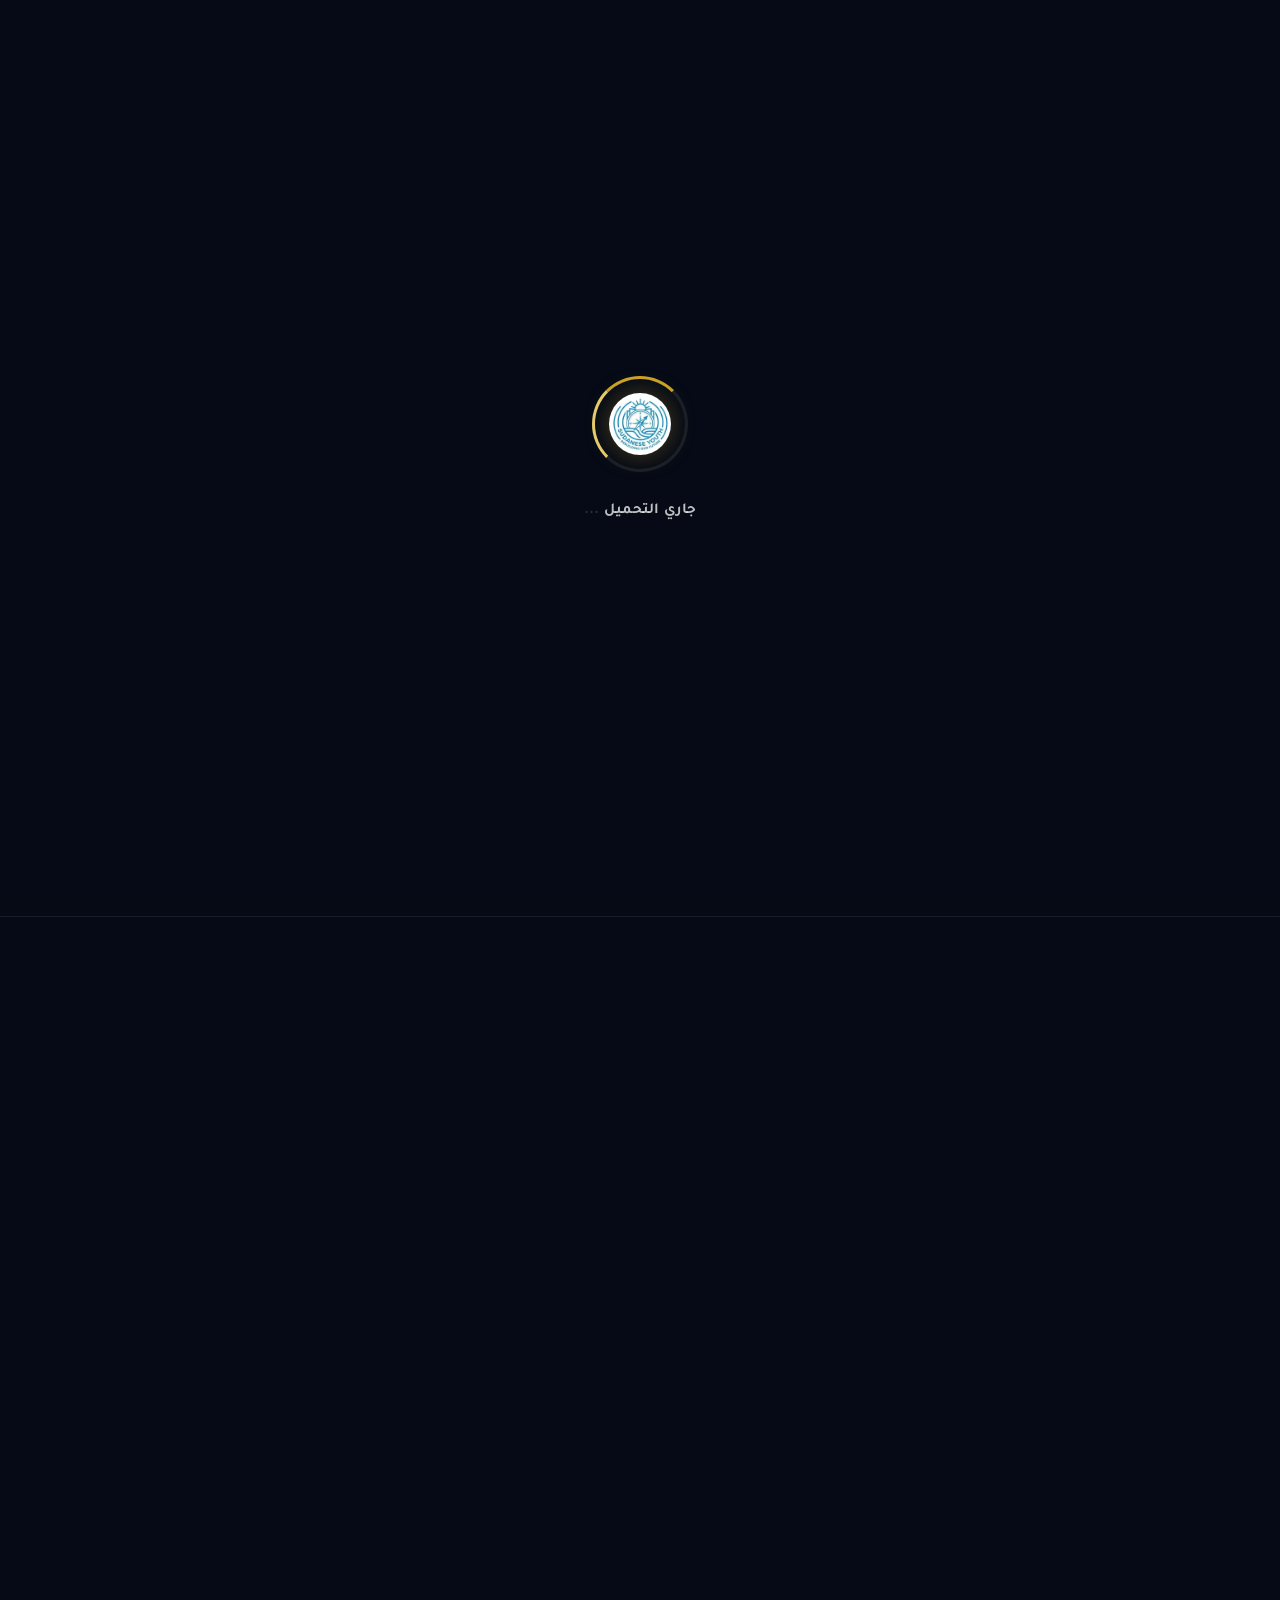
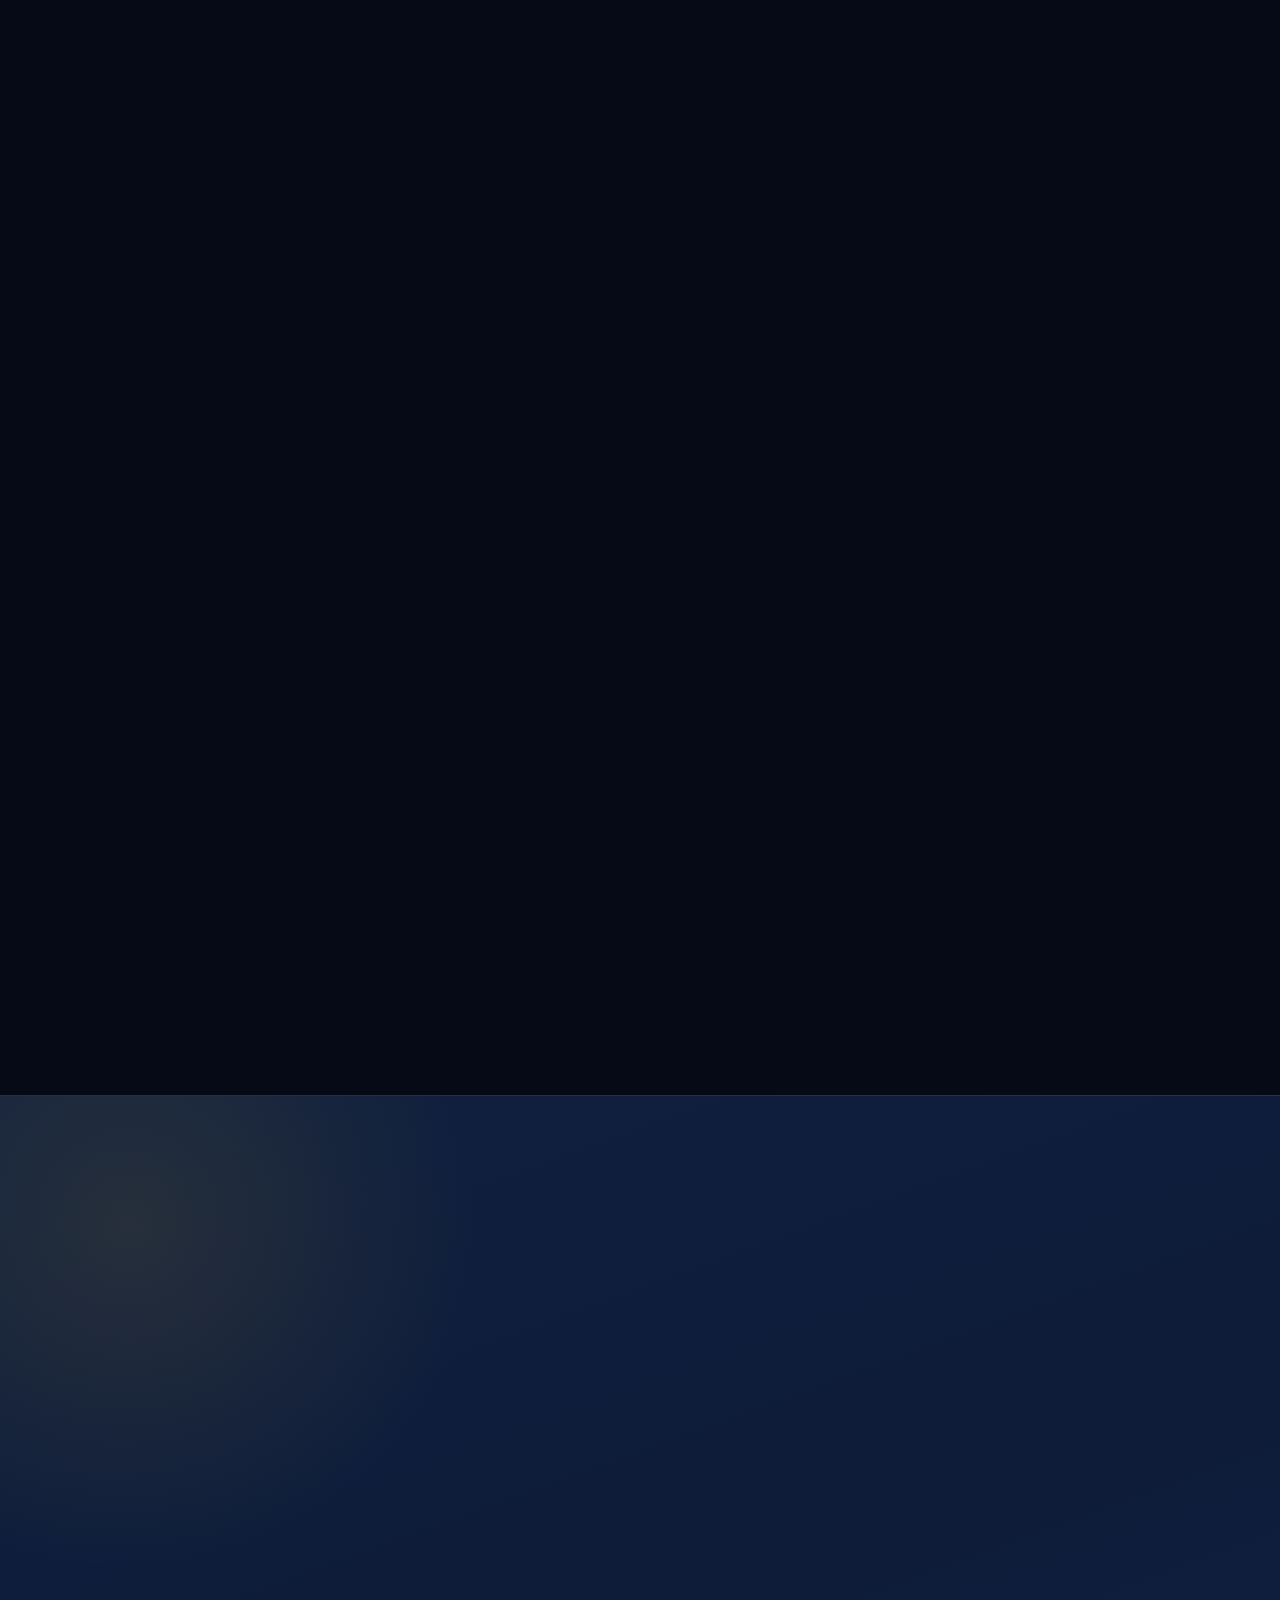
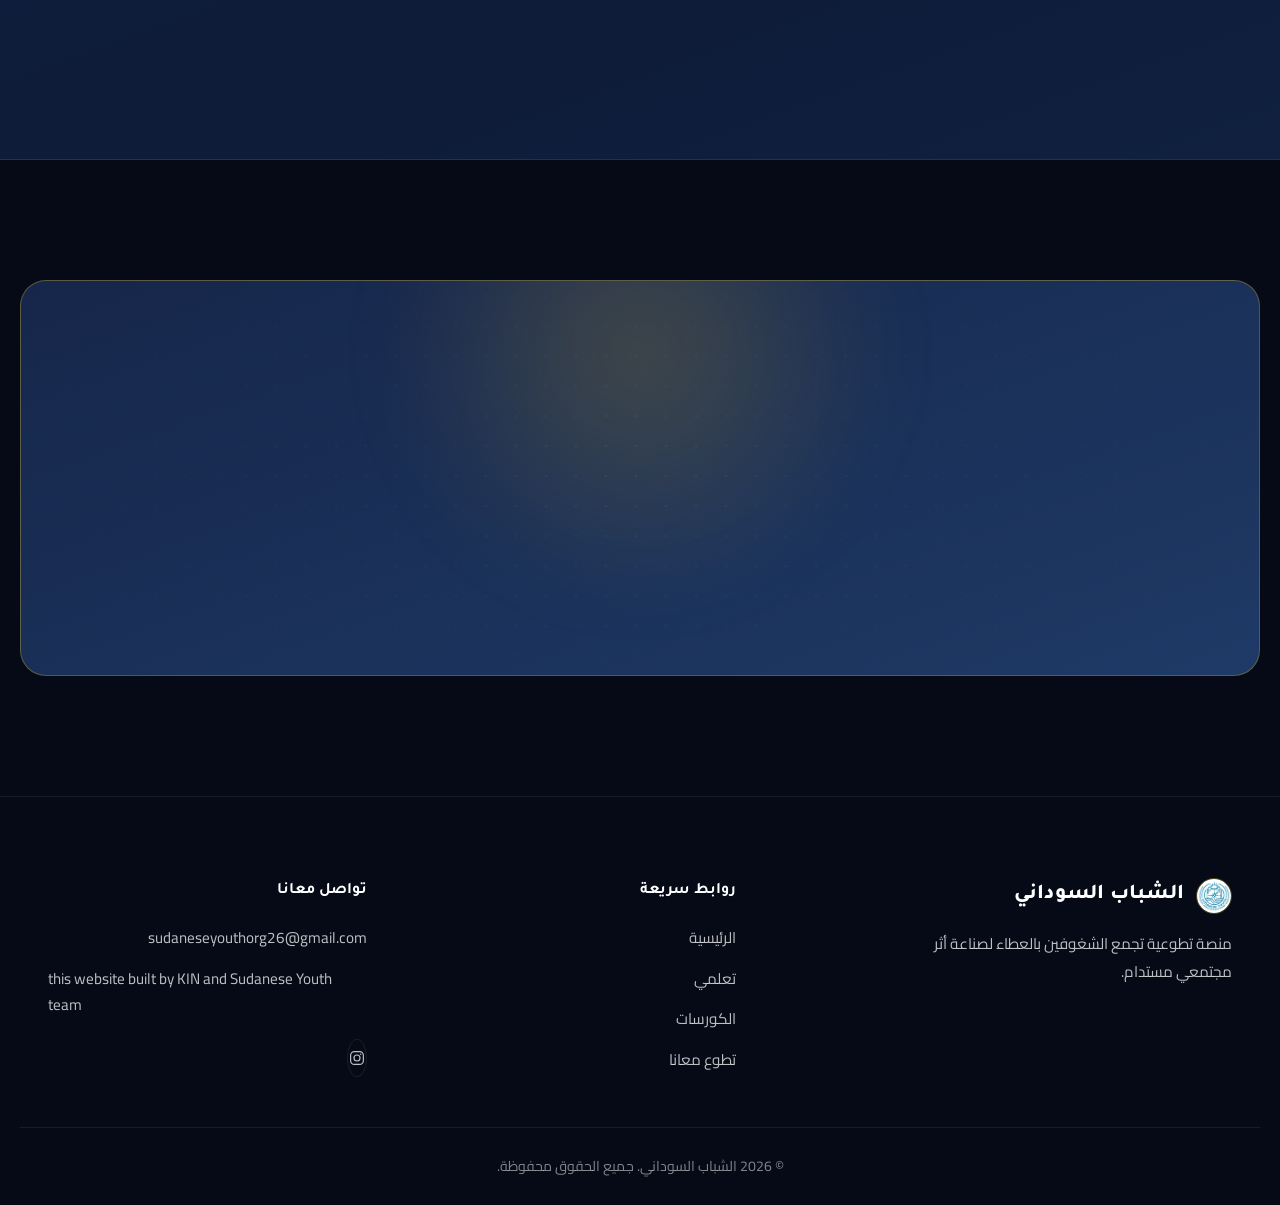
==== index.html @ a650fab7 "Add files via upload" ====
<!DOCTYPE html>
<html lang="ar" dir="rtl">
<head>
<meta charset="UTF-8">
<meta name="viewport" content="width=device-width, initial-scale=1.0">
<title>الشباب السوداني | منصة تطوعية تصنع الأثر</title>
<meta name="description" content="الشباب السوداني منصة تطوعية تجمع المتطوعين والمبادرات المجتمعية في مكان واحد، لتحويل الشغف بالعطاء إلى أثر حقيقي ومستدام.">
<meta name="keywords" content="تطوع, منصة تطوعية, مبادرات مجتمعية, عمل تطوعي, الشباب السوداني">
<meta property="og:title" content="الشباب السوداني | منصة تطوعية تصنع الأثر">
<meta property="og:description" content="نجمع الشغوفين بالعطاء لتنفيذ مبادرات حقيقية تصنع أثرًا مستدامًا في المجتمع.">
<meta property="og:type" content="website">
<link rel="preconnect" href="https://fonts.googleapis.com">
<link rel="preconnect" href="https://fonts.gstatic.com" crossorigin>
<link href="https://fonts.googleapis.com/css2?family=Tajawal:wght@400;500;700;800;900&family=Cairo:wght@300;400;500;600;700&display=swap" rel="stylesheet">
<link rel="stylesheet" href="style.css">
</head>
<body>
<body>

<!-- شاشة التحميل -->
<div class="preloader" id="preloader">
  <div class="preloader-logo-wrap">
    <span class="preloader-ring" aria-hidden="true"></span>
    <img src="logo.png" alt="الشباب السوداني" class="preloader-logo">
  </div>
  <span class="preloader-text">
    جاري التحميل<span class="preloader-dots"><span>.</span><span>.</span><span>.</span></span>
  </span>
</div>

<div class="scroll-progress" id="scrollProgress"></div>

<header class="navbar" id="navbar">
  <div class="navbar-inner container">
    <a href="index.html#home" class="brand" data-i18n-aria="navHome">
      <img src="logo.png" alt="الشباب السوداني" class="brand-logo" width="40" height="40">
      <span class="brand-name" data-i18n="brandName">الشباب السوداني</span>
    </a>

    <nav class="nav-links" id="navLinks" aria-label="التنقل الرئيسي">
      <a href="index.html#home" class="nav-link active" data-i18n="navHome">الرئيسية</a>
      <a href="mylearning.html" class="nav-link" data-i18n="navAbout">تعلمي</a>
      <a href="courses.html" class="nav-link" data-i18n="navServices">الكورسات</a>
      <a href="volnteer.html" class="nav-link" data-i18n="navvolnteer">تطوع معانا</a>
      <a href="contact.html" class="nav-link" data-i18n="navContact">تواصل معانا</a>
    </nav>

    <div class="navbar-actions">
      <button class="lang-toggle" id="langToggle" aria-label="تغيير اللغة">
        <span class="lang-option active" data-lang-option="ar">AR</span>
        <span class="lang-sep">⇄</span>
        <span class="lang-option" data-lang-option="en">EN</span>
      </button>
      <a href="volnteer.html" class="btn btn-primary btn-nav" data-i18n="navCta">انضم كمتطوع</a>
      <button class="menu-toggle" id="menuToggle" aria-label="فتح القائمة" aria-expanded="false">
        <span></span><span></span><span></span>
      </button>
    </div>
  </div>

  <div class="mobile-menu" id="mobileMenu">
    <a href="index.html#home" class="mobile-link" data-i18n="navHome">الرئيسية</a>
    <a href="mylearning.html" class="mobile-link" data-i18n="navAbout">تعلمي</a>
    <a href="courses.html" class="mobile-link" data-i18n="navServices">الكورسات</a>
    <a href="volnteer.html" class="mobile-link" data-i18n="navvolnteer">تطوع معانا</a>
    <a href="contact.html" class="mobile-link" data-i18n="navContact">تواصل معانا</a>
    <a href="volnteer.html" class="btn btn-primary mobile-cta" data-i18n="navCta">انضم كمتطوع</a>
  </div>
</header>

<main>

  <section class="hero" id="home">
    <div class="hero-beacon" aria-hidden="true"></div>
    <div class="hero-grid" aria-hidden="true"></div>
    <div class="hero-blob hero-blob-1" aria-hidden="true"></div>
    <div class="hero-blob hero-blob-2" aria-hidden="true"></div>

    <div class="container hero-inner">
      <div class="hero-content reveal">
        <span class="eyebrow" data-i18n="heroEyebrow">منصة تطوعية مجتمعية</span>
        <h1 class="hero-title" data-i18n="heroTitle">معًا نُضيء طريق التغيير</h1>
        <p class="hero-desc" data-i18n="heroDesc">الشباب السوداني منصة تعليمية تهدف إلى تمكين الشباب من خلال التعليم المجاني، وتطوير المهارات، وفتح فرص جديدة للمستقبل.</p>
        <div class="hero-actions">
          <a href="volnteer.html" class="btn btn-primary btn-lg" data-i18n="heroBtnPrimary">انضم كمتطوع</a>
          <a href="courses.html" class="btn btn-outline btn-lg" data-i18n="heroBtnSecondary">استكشف الكورسات</a>
        </div>
      </div>

      <div class="hero-visual reveal">
        <div class="hero-image-wrap">
          <img src="png1.png" alt="متطوعون يعملون معًا" class="hero-image">
          <span class="floating-chip chip-1">
            <svg viewBox="0 0 24 24" fill="none" width="18" height="18"><path d="M12 2L14.5 8.5L21 9L16 13.5L17.5 20L12 16.5L6.5 20L8 13.5L3 9L9.5 8.5L12 2Z" fill="currentColor"/></svg>
            <span data-i18n="chipImpact">أثر حقيقي</span>
          </span>
          <span class="floating-chip chip-2">
            <svg viewBox="0 0 24 24" fill="none" width="18" height="18"><circle cx="8" cy="8" r="3" stroke="currentColor" stroke-width="1.6"/><circle cx="16" cy="16" r="3" stroke="currentColor" stroke-width="1.6"/><path d="M10.5 9.5L13.5 14.5" stroke="currentColor" stroke-width="1.6"/></svg>
            <span data-i18n="chipCommunity">مجتمع متصل</span>
          </span>
        </div>
      </div>
    </div>
  </section>

  <section class="stats" aria-label="إحصائيات">
    <div class="container stats-grid">
      <div class="stat-item reveal">
        <span class="stat-number" data-count="1000" data-suffix="+">0</span>
        <span class="stat-label" data-i18n="stat1">ساعات عمل</span>
      </div>
      <div class="stat-item reveal">
        <span class="stat-number" data-count="50" data-suffix="+">0</span>
        <span class="stat-label" data-i18n="stat2">كورس قادم</span>
      </div>
      <div class="stat-item reveal">
        <span class="stat-number" data-count="95" data-suffix="%">0</span>
        <span class="stat-label" data-i18n="stat3">نسبة الأثر الإيجابي</span>
      </div>
      <div class="stat-item reveal">
        <span class="stat-number" data-count="100" data-suffix="%">0</span>
        <span class="stat-label" data-i18n="stat3">دورات مجانية</span>
      </div>
    </div>
  </section>

  <section class="about" id="about">
    <div class="container about-grid">
      <div class="about-visual reveal">
        <div class="about-image-frame">
          <img src="png2.png" alt="فريق الشباب السوداني التطوعي" class="about-image" loading="lazy">
        </div>
        <div class="about-glow" aria-hidden="true"></div>
      </div>

      <div class="about-content reveal">
        <span class="eyebrow" data-i18n="aboutEyebrow">تعلمي</span>
        <h2 class="section-title" data-i18n="aboutTitle">قصتنا بدأت بفكرة بسيطة</h2>
        <p class="section-desc" data-i18n="aboutDesc">الشباب السوداني منصة تؤمن أن الوصول إلى التعليم الجيد يجب ألا يكون مرتبطًا بالقدرة على الدفع. لذلك نوفر للشباب فرصًا تعليمية مجانية تساعدهم على تطوير أنفسهم أكاديميًا ومهنيًا.</p>

        <ul class="check-list">
          <li>
            <span class="check-icon">✓</span>
            <span data-i18n="aboutPoint1">تعلّم مجانًا
الوصول إلى الدورات التعليمية دون رسوم.</span>
          </li>
          <li>
            <span class="check-icon">✓</span>
            <span data-i18n="aboutPoint2">طوّر نفسك
اكتسب المعرفة والمهارات التي تحتاجها في الدراسة والحياة والعمل.</span>
          </li>
          <li>
            <span class="check-icon">✓</span>
            <span data-i18n="aboutPoint3">احصل على شهادة
أثبت إتمامك للدورات من خلال شهادات إتمام.</span>
          </li>
        </ul>
      </div>
    </div>
  </section>

  <section class="services" id="services">
    <div class="container">
      <div class="section-head reveal">
        <span class="eyebrow" data-i18n="servicesEyebrow">الكورسات</span>
        <h2 class="section-title" data-i18n="servicesTitle">اختر المجال الذي يحرّك شغفك</h2>
        <p class="section-desc" data-i18n="servicesDesc">مبادرات متنوعة تحتاج أيادٍ وقلوبًا مثلك، اختر ما يناسب وقتك ومهاراتك وابدأ رحلتك.</p>
      </div>

      <div class="services-grid">
        <article class="service-card reveal">
          <span class="service-icon">
            <svg viewBox="0 0 24 24" fill="none" width="26" height="26"><path d="M4 19V6a2 2 0 0 1 2-2h6l2 2h6a1 1 0 0 1 1 1v12a1 1 0 0 1-1 1H5a1 1 0 0 1-1-1Z" stroke="currentColor" stroke-width="1.6" stroke-linejoin="round"/></svg>
          </span>
          <h3 data-i18n="service1Title">التعليم والتمكين</h3>
          <p data-i18n="service1Desc">دعم تعليمي وتدريبي للفئات الأقل حظًا لبناء مستقبل أفضل.</p>
        </article>

        <article class="service-card reveal">
          <span class="service-icon">
            <svg viewBox="0 0 24 24" fill="none" width="26" height="26"><path d="M12 3C9 6 6 9.5 6 13a6 6 0 0 0 12 0c0-3.5-3-7-6-10Z" stroke="currentColor" stroke-width="1.6" stroke-linejoin="round"/></svg>
          </span>
          <h3 data-i18n="service2Title">البيئة والاستدامة</h3>
          <p data-i18n="service2Desc">مبادرات تشجير وتنظيف وتوعية بيئية لحماية مواردنا الطبيعية.</p>
        </article>

        <article class="service-card reveal">
          <span class="service-icon">
            <svg viewBox="0 0 24 24" fill="none" width="26" height="26"><path d="M12 21s-7-4.5-9.5-9C1 8.5 3 5 6.5 5c2 0 3.5 1.2 4.5 2.5C12 6.2 13.5 5 15.5 5 19 5 21 8.5 20 12c-2.5 4.5-8 9-8 9Z" stroke="currentColor" stroke-width="1.6" stroke-linejoin="round"/></svg>
          </span>
          <h3 data-i18n="service3Title">الصحة والرعاية</h3>
          <p data-i18n="service3Desc">حملات صحية ودعم نفسي واجتماعي للأسر والمرضى المحتاجين.</p>
        </article>

        <article class="service-card reveal">
          <span class="service-icon">
            <svg viewBox="0 0 24 24" fill="none" width="26" height="26"><path d="M4 21v-3a4 4 0 0 1 4-4h1M20 21v-3a4 4 0 0 0-4-4h-1M9 11a3 3 0 1 0 0-6 3 3 0 0 0 0 6ZM15 11a3 3 0 1 0 0-6 3 3 0 0 0 0 6Z" stroke="currentColor" stroke-width="1.6" stroke-linecap="round" stroke-linejoin="round"/></svg>
          </span>
          <h3 data-i18n="service4Title">دعم المجتمع</h3>
          <p data-i18n="service4Desc">مساندة الأسر المحتاجة وتوزيع الموارد الأساسية بكرامة وفعالية.</p>
        </article>

        <article class="service-card reveal">
          <span class="service-icon">
            <svg viewBox="0 0 24 24" fill="none" width="26" height="26"><path d="M13 2 4 14h7l-1 8 9-12h-7l1-8Z" stroke="currentColor" stroke-width="1.6" stroke-linejoin="round"/></svg>
          </span>
          <h3 data-i18n="service5Title">الاستجابة الطارئة</h3>
          <p data-i18n="service5Desc">فرق جاهزة للاستجابة السريعة عند الكوارث والأزمات الطارئة.</p>
        </article>

        <article class="service-card reveal">
          <span class="service-icon">
            <svg viewBox="0 0 24 24" fill="none" width="26" height="26"><path d="M12 2v4M12 18v4M4.9 4.9l2.8 2.8M16.3 16.3l2.8 2.8M2 12h4M18 12h4M4.9 19.1l2.8-2.8M16.3 7.7l2.8-2.8" stroke="currentColor" stroke-width="1.6" stroke-linecap="round"/></svg>
          </span>
          <h3 data-i18n="service6Title">تمكين الشباب</h3>
          <p data-i18n="service6Desc">برامج قيادية ومهارات حياتية لإعداد جيل قادر على الإحداث والتغيير.</p>
        </article>
      </div>
    </div>
  </section>

  <section class="why" id="why">
    <div class="why-glow" aria-hidden="true"></div>
    <div class="container why-grid">
      <div class="why-panel reveal">
        <span class="eyebrow eyebrow-light" data-i18n="whyEyebrow">تطوع معانا</span>
        <h2 class="why-title" data-i18n="whyTitle">لسنا مجرد منصة، نحن حركة مجتمعية</h2>
        <p class="why-quote" data-i18n="whyQuote">"نؤمن أن التغيير الحقيقي يبدأ من فعل صغير يقوم به شخص واحد، ويكبر عندما يجتمع مع غيره."</p>
      </div>

      <ul class="why-list">
        <li class="why-item reveal">
          <span class="why-check">
            <svg viewBox="0 0 24 24" fill="none" width="20" height="20"><path d="M5 12.5 9.5 17 19 7" stroke="currentColor" stroke-width="2.2" stroke-linecap="round" stroke-linejoin="round"/></svg>
          </span>
          <div>
            <h4 data-i18n="why1Title">شفافية كاملة في الأثر</h4>
            <p data-i18n="why1Desc">تقارير دورية توضح أثر كل ساعة تطوعها معنا.</p>
          </div>
        </li>
        <li class="why-item reveal">
          <span class="why-check">
            <svg viewBox="0 0 24 24" fill="none" width="20" height="20"><path d="M5 12.5 9.5 17 19 7" stroke="currentColor" stroke-width="2.2" stroke-linecap="round" stroke-linejoin="round"/></svg>
          </span>
          <div>
            <h4 data-i18n="why2Title">مرونة تناسب وقتك</h4>
            <p data-i18n="why2Desc">فرص تطوع عن بعد وميدانية بجداول زمنية مرنة.</p>
          </div>
        </li>
        <li class="why-item reveal">
          <span class="why-check">
            <svg viewBox="0 0 24 24" fill="none" width="20" height="20"><path d="M5 12.5 9.5 17 19 7" stroke="currentColor" stroke-width="2.2" stroke-linecap="round" stroke-linejoin="round"/></svg>
          </span>
          <div>
            <h4 data-i18n="why3Title">مجتمع داعم ومحترف</h4>
            <p data-i18n="why3Desc">فريق تنسيق يرافقك من أول يوم حتى إتمام المبادرة.</p>
          </div>
        </li>
        <li class="why-item reveal">
          <span class="why-check">
            <svg viewBox="0 0 24 24" fill="none" width="20" height="20"><path d="M5 12.5 9.5 17 19 7" stroke="currentColor" stroke-width="2.2" stroke-linecap="round" stroke-linejoin="round"/></svg>
          </span>
          <div>
            <h4 data-i18n="why4Title">شراكات موثوقة</h4>
            <p data-i18n="why4Desc">تعاون مع جهات ومؤسسات معتمدة لضمان جودة كل مبادرة.</p>
          </div>
        </li>
      </ul>
    </div>
  </section>

  <section class="cta" id="contact">
    <div class="cta-glow" aria-hidden="true"></div>
    <div class="cta-shapes" aria-hidden="true"></div>
    <div class="container cta-inner reveal">
      <h2 class="cta-title" data-i18n="ctaTitle">جاهز لتكون جزءًا من التغيير؟</h2>
      <p class="cta-desc" data-i18n="ctaDesc">انضم اليوم إلى آلاف المتطوعين وابدأ في صناعة أثر حقيقي يلمسه مجتمعك.</p>
      <div class="cta-actions">
        <a href="volnteer.html" class="btn btn-primary btn-lg" data-i18n="ctaBtn">انضم الآن</a>
        <a href="contact.html" class="btn btn-outline btn-lg" data-i18n="ctaBtnSecondary">تواصل معنا</a>
      </div>
    </div>
  </section>

</main>

<footer class="footer">
  <div class="container footer-grid">
    <div class="footer-brand">
      <a href="index.html#home" class="brand">
        <img src="logo.png" alt="الشباب السوداني" class="brand-logo" width="36" height="36">
        <span class="brand-name" data-i18n="brandName">الشباب السوداني</span>
      </a>
      <p data-i18n="footerAbout">منصة تطوعية تجمع الشغوفين بالعطاء لصناعة أثر مجتمعي مستدام.</p>
    </div>

    <div class="footer-col">
      <h5 data-i18n="footerLinksTitle">روابط سريعة</h5>
      <a href="index.html#home" data-i18n="navHome">الرئيسية</a>
      <a href="mylearning.html" data-i18n="navAbout">تعلمي</a>
      <a href="courses.html" data-i18n="navServices">الكورسات</a>
      <a href="volnteer.html" data-i18n="navvolnteer">تطوع معانا</a>
    </div>

    <div class="footer-col">
      <h5 data-i18n="footerContactTitle">تواصل معانا</h5>
      <a href="mailto:sudaneseyouthorg26@gmail.com">sudaneseyouthorg26@gmail.com</a>
      <a href="tel:+20000000000" dir="ltr">this website built by KIN and Sudanese Youth team</a>
      <div class="social-icons">
        <a href="https://www.instagram.com/sudanese_youth/" aria-label="Instagram" class="social-icon"><svg viewBox="0 0 24 24" width="18" height="18" fill="none"><rect x="3.5" y="3.5" width="17" height="17" rx="5" stroke="currentColor" stroke-width="1.6"/><circle cx="12" cy="12" r="4" stroke="currentColor" stroke-width="1.6"/><circle cx="17" cy="7" r="1" fill="currentColor"/></svg></a>
      </div>
    </div>
  </div>

  <div class="container footer-bottom">
    <p data-i18n="footerCopy">© 2026 الشباب السوداني. جميع الحقوق محفوظة.</p>
  </div>
</footer>

<button class="back-to-top" id="backToTop" aria-label="العودة للأعلى">
  <svg viewBox="0 0 24 24" width="20" height="20" fill="none"><path d="M12 19V5M5 12l7-7 7 7" stroke="currentColor" stroke-width="2" stroke-linecap="round" stroke-linejoin="round"/></svg>
</button>

<script src="script.js"></script>
</body>
</html>
---- style.css ----
/* ==========================================================================
   شباب بلادي | Design System
   هوية بصرية: كحلي داكن (Navy) + ذهبي (Gold) + أبيض — طابع مؤسسي فاخر
   ========================================================================== */
@import url('https://fonts.googleapis.com/css2?family=Tajawal:wght@400;500;700;800;900&family=Cairo:wght@300;400;500;600;700;800&display=swap');

:root {
  /* -------- الألوان الأساسية (النظام الوحيد المصدري لكل الألوان) -------- */
  --primary-dark: #050a16;   /* الخلفية الأعمق */
  --primary:      #0b1730;   /* الكحلي الأساسي */
  --primary-mid:  #10203f;   /* كحلي متوسط للأقسام البديلة */
  --primary-light:#16264a;   /* كحلي أفتح للبطاقات */
  --blue:         #1e3a66;   /* أزرق كحلي ثانوي للحدود والتمييز */
  --gold:         #c9a227;   /* الذهبي الأساسي — Accent */
  --gold-light:   #e7cc6c;   /* ذهبي فاتح للـ hover والتوهج */
  --gold-dark:    #9c7d1c;   /* ذهبي غامق للتباين على الفاتح */
  --white:        #ffffff;   /* الأبيض للنصوص الأساسية */

  /* -------- درجات مشتقة (لا تُستخدم كألوان جديدة، بل كشفافيات من الأساس) -------- */
  --ink:          var(--white);
  --ink-soft:     rgba(255, 255, 255, 0.74);
  --ink-muted:    rgba(255, 255, 255, 0.5);
  --on-gold:      #16233f;   /* نص داكن فوق الذهبي */

  --border:        rgba(201, 162, 39, 0.16);
  --border-strong: rgba(201, 162, 39, 0.38);
  --divider:       rgba(255, 255, 255, 0.08);

  --card:       var(--primary-light);
  --card-alt:   var(--primary-mid);
  --success:    #2f9e6b;
  --error:      #d9534f;

  /* -------- الطباعة -------- */
  --font-display: 'Tajawal', 'Cairo', sans-serif;
  --font-body: 'Cairo', 'Tajawal', sans-serif;

  /* -------- القياسات -------- */
  --radius-sm: 10px;
  --radius-md: 16px;
  --radius-lg: 26px;
  --radius-full: 999px;

  --shadow-gold: 0 18px 44px rgba(201, 162, 39, 0.16);
  --shadow-card: 0 20px 46px rgba(2, 6, 16, 0.35);
  --shadow-soft: 0 10px 24px rgba(2, 6, 16, 0.24);
  --ease: cubic-bezier(0.16, 1, 0.3, 1);

  --container: 1240px;
  --nav-h: 88px;
}

/* ==========================================================================
   إعادة الضبط
   ========================================================================== */
* { margin: 0; padding: 0; box-sizing: border-box; }
html { scroll-behavior: smooth; }

@media (prefers-reduced-motion: reduce) {
  html { scroll-behavior: auto; }
  *, *::before, *::after {
    animation-duration: 0.01ms !important;
    animation-iteration-count: 1 !important;
    transition-duration: 0.01ms !important;
  }
}

body {
  background: var(--primary-dark);
  color: var(--ink);
  font-family: var(--font-body);
  line-height: 1.75;
  overflow-x: hidden;
  position: relative;
}

body::before {
  content: '';
  position: fixed;
  inset: 0;
  background:
    radial-gradient(50% 38% at 15% -5%, rgba(201, 162, 39, 0.07), transparent 60%),
    radial-gradient(45% 32% at 100% 10%, rgba(30, 58, 102, 0.35), transparent 60%),
    var(--primary-dark);
  z-index: -2;
  pointer-events: none;
}

img { max-width: 100%; display: block; }
a { color: inherit; text-decoration: none; }
ul { list-style: none; }
button { font-family: inherit; cursor: pointer; background: none; border: none; color: inherit; }
svg { display: block; }
input, textarea, select { font-family: inherit; }

.container {
  width: 100%;
  max-width: var(--container);
  margin-inline: auto;
  padding-inline: 28px;
}

:focus-visible {
  outline: 2px solid var(--gold);
  outline-offset: 3px;
  border-radius: 6px;
}

.visually-hidden {
  position: absolute !important;
  width: 1px; height: 1px;
  overflow: hidden;
  clip: rect(0 0 0 0);
  white-space: nowrap;
}

/* ==========================================================================
   عناصر مشتركة
   ========================================================================== */
.eyebrow {
  display: inline-flex;
  align-items: center;
  gap: 8px;
  font-family: var(--font-display);
  font-size: 0.82rem;
  font-weight: 700;
  color: var(--gold-light);
  background: rgba(201, 162, 39, 0.08);
  border: 1px solid var(--border-strong);
  padding: 7px 18px;
  border-radius: var(--radius-full);
  margin-bottom: 20px;
  letter-spacing: 0.02em;
}
.eyebrow::before {
  content: '';
  width: 6px; height: 6px;
  border-radius: 50%;
  background: var(--gold);
  flex-shrink: 0;
}

.section-title {
  font-family: var(--font-display);
  font-weight: 800;
  font-size: clamp(1.9rem, 3.1vw, 2.65rem);
  line-height: 1.35;
  margin-bottom: 18px;
  color: var(--ink);
}

.section-desc {
  color: var(--ink-soft);
  font-size: 1.05rem;
  max-width: 620px;
  line-height: 1.9;
}

.section-head { max-width: 700px; margin-inline: auto; text-align: center; margin-bottom: 64px; }
.section-head .section-desc { margin-inline: auto; }

.divider-gold {
  width: 64px; height: 3px;
  border-radius: var(--radius-full);
  background: linear-gradient(90deg, var(--gold), var(--gold-light));
  margin-bottom: 22px;
}

/* -------- نظام الأزرار: Primary / Secondary / Outline / Text -------- */
.btn {
  display: inline-flex;
  align-items: center;
  justify-content: center;
  gap: 9px;
  padding: 14px 32px;
  border-radius: var(--radius-full);
  font-family: var(--font-display);
  font-weight: 700;
  font-size: 0.96rem;
  border: 1.5px solid transparent;
  transition: transform 0.3s var(--ease), box-shadow 0.3s var(--ease),
              background 0.3s var(--ease), border-color 0.3s var(--ease), color 0.3s var(--ease);
  white-space: nowrap;
  cursor: pointer;
}
.btn svg { width: 18px; height: 18px; flex-shrink: 0; }

.btn-primary {
  background: linear-gradient(135deg, var(--gold-light), var(--gold));
  color: var(--on-gold);
  box-shadow: var(--shadow-gold);
}
.btn-primary:hover { transform: translateY(-3px); box-shadow: 0 22px 50px rgba(201, 162, 39, 0.28); }
.btn-primary:focus-visible { outline-color: var(--white); }
.btn-primary:active { transform: translateY(-1px); }

.btn-secondary {
  background: var(--blue);
  color: var(--white);
  border-color: var(--blue);
  box-shadow: var(--shadow-soft);
}
.btn-secondary:hover { background: var(--primary-light); border-color: var(--gold); transform: translateY(-3px); }

.btn-outline {
  background: transparent;
  border-color: var(--border-strong);
  color: var(--ink);
}
.btn-outline:hover { border-color: var(--gold); background: rgba(201, 162, 39, 0.08); color: var(--gold-light); transform: translateY(-3px); }

.btn-text {
  padding: 8px 4px;
  color: var(--gold-light);
  border-radius: 0;
  position: relative;
}
.btn-text::after {
  content: '';
  position: absolute;
  bottom: 2px; inset-inline: 4px;
  height: 1.5px;
  background: var(--gold-light);
  transform: scaleX(0);
  transform-origin: right;
  transition: transform 0.35s var(--ease);
}
[dir="ltr"] .btn-text::after { transform-origin: left; }
.btn-text:hover::after { transform: scaleX(1); }

.btn-lg { padding: 17px 40px; font-size: 1.02rem; }
.btn-sm { padding: 10px 22px; font-size: 0.85rem; }
.btn-block { width: 100%; }

.btn:disabled { opacity: 0.55; cursor: not-allowed; transform: none !important; }

/* ==========================================================================
   شريط التنقل
   ========================================================================== */
.navbar {
  position: fixed;
  top: 0; inset-inline: 0;
  z-index: 100;
  height: var(--nav-h);
  display: flex;
  align-items: center;
  transition: background 0.4s var(--ease), border-color 0.4s var(--ease), height 0.4s var(--ease), box-shadow 0.4s var(--ease);
  border-bottom: 1px solid transparent;
}
.navbar.scrolled {
  height: 72px;
  background: rgba(5, 10, 22, 0.9);
  backdrop-filter: blur(18px) saturate(140%);
  -webkit-backdrop-filter: blur(18px) saturate(140%);
  border-bottom: 1px solid var(--border);
  box-shadow: 0 12px 30px rgba(0, 0, 0, 0.35);
}
.navbar-inner {
  display: flex;
  align-items: center;
  justify-content: space-between;
  gap: 24px;
}

.brand { display: flex; align-items: center; gap: 12px; }
.brand-logo { border-radius: 50%; border: 1.5px solid var(--border-strong); }
.brand-name { font-family: var(--font-display); font-weight: 800; font-size: 1.32rem; letter-spacing: 0.01em; color: var(--ink); }

.nav-links { display: flex; align-items: center; gap: 4px; }
.nav-link {
  position: relative;
  padding: 10px 16px;
  font-size: 0.95rem;
  font-weight: 600;
  color: var(--ink-soft);
  transition: color 0.3s var(--ease), background 0.3s var(--ease);
  border-radius: var(--radius-full);
}
.nav-link:hover { color: var(--ink); background: rgba(255,255,255,0.05); }
.nav-link.active { color: var(--gold-light); }
.nav-link.active::after {
  content: '';
  position: absolute;
  bottom: 4px; left: 18px; right: 18px;
  height: 2px;
  background: linear-gradient(90deg, var(--gold), var(--gold-light));
  border-radius: 2px;
}

.navbar-actions { display: flex; align-items: center; gap: 14px; }

.lang-toggle {
  display: flex;
  align-items: center;
  gap: 8px;
  padding: 7px 14px;
  border-radius: var(--radius-full);
  border: 1px solid var(--border);
  background: rgba(255, 255, 255, 0.04);
  backdrop-filter: blur(8px);
  font-size: 0.82rem;
  font-weight: 700;
  transition: border-color 0.3s var(--ease), box-shadow 0.3s var(--ease);
}
.lang-toggle:hover { box-shadow: 0 0 0 4px rgba(201,162,39,0.1); border-color: var(--gold); }
.lang-option { color: var(--ink-muted); transition: color 0.3s var(--ease); padding: 2px 4px; }
.lang-option.active { color: var(--gold-light); }
.lang-sep { color: var(--ink-muted); font-size: 0.75rem; }

.btn-nav { padding: 10px 24px; font-size: 0.88rem; }

.menu-toggle {
  display: none;
  flex-direction: column;
  justify-content: center;
  gap: 5px;
  width: 42px; height: 42px;
  border-radius: var(--radius-sm);
}
.menu-toggle span {
  display: block; height: 2px; width: 22px;
  background: var(--ink);
  margin-inline: auto;
  border-radius: 2px;
  transition: transform 0.35s var(--ease), opacity 0.35s var(--ease);
}
.menu-toggle.open span:nth-child(1) { transform: translateY(7px) rotate(45deg); background: var(--gold); }
.menu-toggle.open span:nth-child(2) { opacity: 0; }
.menu-toggle.open span:nth-child(3) { transform: translateY(-7px) rotate(-45deg); background: var(--gold); }

.mobile-menu {
  display: none;
  flex-direction: column;
  position: absolute;
  top: 6000%; inset-inline: 0;
  background: rgb(5, 9, 20);
  backdrop-filter: blur(20px);
  border-bottom: 1px solid var(--border);
  padding: 10px 28px 26px;
  gap: 4px;
  max-height: 0;
  overflow: hidden;
  transition: max-height 0.45s var(--ease), padding 0.45s var(--ease);
}
.mobile-menu.open {top: 100%; max-height: 520px; padding: 16px 28px 28px; }
.mobile-link { padding: 14px 6px; font-weight: 600; border-bottom: 1px solid var(--divider); }
.mobile-link:hover { color: var(--gold-light); }
.mobile-cta { margin-top: 16px; width: 100%; }

.scroll-progress {
  position: fixed; top: 0; inset-inline-start: 0;
  height: 3px;
  width: 0%;
  background: linear-gradient(90deg, var(--gold), var(--gold-light));
  z-index: 200;
  transition: width 0.1s linear;
  box-shadow: 0 0 12px rgba(201,162,39,0.5);
}

/* ==========================================================================
   الصفحة الرئيسية — Hero
   ========================================================================== */
.hero {
  position: relative;
  padding-top: calc(var(--nav-h) + 66px);
  padding-bottom: 100px;
  overflow: hidden;
}

.hero-grid {
  position: absolute;
  inset: 0;
  background-image: radial-gradient(rgba(201,162,39,0.10) 1.4px, transparent 1.4px);
  background-size: 26px 26px;
  -webkit-mask-image: radial-gradient(55% 55% at 50% 25%, #000 15%, transparent 78%);
  mask-image: radial-gradient(55% 55% at 50% 25%, #000 15%, transparent 78%);
  z-index: 0;
}

.hero-blob {
  position: absolute;
  border-radius: 50%;
  filter: blur(70px);
  z-index: 0;
  opacity: 0.5;
}
.hero-blob-1 { width: 420px; height: 420px; background: rgba(30, 58, 102, 0.55); top: -120px; inset-inline-end: -100px; }
.hero-blob-2 { width: 320px; height: 320px; background: rgba(201, 162, 39, 0.16); bottom: -100px; inset-inline-start: -80px; }

.hero-inner {
  position: relative;
  z-index: 1;
  display: grid;
  grid-template-columns: 1.05fr 0.95fr;
  align-items: center;
  gap: 60px;
}

.hero-content { max-width: 560px; }
.hero-title {
  font-family: var(--font-display);
  font-weight: 800;
  font-size: clamp(2.3rem, 4.4vw, 3.6rem);
  line-height: 1.28;
  margin-bottom: 22px;
  color: var(--ink);
}
.hero-title .accent-text { color: var(--gold-light); }
.hero-desc { color: var(--ink-soft); font-size: 1.1rem; line-height: 1.9; margin-bottom: 36px; max-width: 480px; }
.hero-actions { display: flex; gap: 16px; flex-wrap: wrap; }

.hero-visual { position: relative; display: flex; justify-content: center; }

.hero-beacon {
  position: absolute;
  top: 50%; left: 50%;
  width: 560px; height: 560px;
  transform: translate(-50%, -50%);
  z-index: 0;
  border-radius: 50%;
  background:
    repeating-conic-gradient(from 0deg,
      rgba(201, 162, 39, 0.32) 0deg 4deg,
      transparent 4deg 18deg);
  -webkit-mask-image: radial-gradient(circle, transparent 56%, #000 58%, #000 66%, transparent 68%);
  mask-image: radial-gradient(circle, transparent 56%, #000 58%, #000 66%, transparent 68%);
  animation: rotateBeacon 30s linear infinite;
  pointer-events: none;
}
@keyframes rotateBeacon { to { transform: translate(-50%, -50%) rotate(360deg); } }

.hero-image-wrap {
  position: relative;
  z-index: 1;
  width: min(100%, 440px);
  aspect-ratio: 1 / 1;
  border-radius: 50%;
  overflow: hidden;
  border: 6px solid var(--card);
  box-shadow: var(--shadow-card);
  outline: 1px solid var(--border-strong);
  outline-offset: 8px;
  animation: floatY 6s ease-in-out infinite;
}
.hero-image { width: 100%; height: 100%; object-fit: cover; }
@keyframes floatY { 0%, 100% { transform: translateY(0); } 50% { transform: translateY(-14px); } }

.hero-image-wrap::before,
.hero-image-wrap::after {
  content: '';
  position: absolute;
  border-radius: 50%;
  z-index: -1;
}
.hero-image-wrap::before {
  width: 30%; height: 30%;
  background: var(--blue);
  top: -4%; inset-inline-end: -6%;
  box-shadow: var(--shadow-soft);
}
.hero-image-wrap::after {
  width: 22%; height: 22%;
  background: var(--gold);
  bottom: -2%; inset-inline-start: -4%;
  box-shadow: var(--shadow-soft);
}

.floating-chip {
  position: absolute;
  display: flex;
  align-items: center;
  gap: 8px;
  padding: 10px 16px;
  border-radius: var(--radius-full);
  background: var(--card);
  backdrop-filter: blur(14px);
  border: 1px solid var(--border-strong);
  font-family: var(--font-display);
  font-size: 0.85rem;
  font-weight: 700;
  color: var(--gold-light);
  box-shadow: var(--shadow-soft);
  z-index: 2;
}
.chip-1 { top: 4%; inset-inline-start: -10%; animation: floatY 5s ease-in-out infinite; }
.chip-2 { bottom: 6%; inset-inline-end: -8%; animation: floatY 7s ease-in-out infinite reverse; color: var(--white); }

/* ==========================================================================
   الإحصائيات
   ========================================================================== */
.stats {
  position: relative;
  padding: 56px 0;
  border-block: 1px solid var(--divider);
  background: linear-gradient(180deg, transparent, rgba(201,162,39,0.04), transparent);
}
.stats-grid {
  display: grid;
  grid-template-columns: repeat(4, 1fr);
  gap: 24px;
  text-align: center;
}
.stat-item { display: flex; flex-direction: column; gap: 8px; }
.stat-number {
  font-family: var(--font-display);
  font-weight: 800;
  font-size: clamp(2rem, 3.3vw, 2.7rem);
  color: var(--gold-light);
}
.stat-label { color: var(--ink-soft); font-size: 0.95rem; }

/* ==========================================================================
   من نحن
   ========================================================================== */
.about { padding: 130px 0; position: relative; }
.about-grid {
  display: grid;
  grid-template-columns: 0.85fr 1.15fr;
  gap: 70px;
  align-items: center;
}
.about-visual { position: relative; }
.about-image-frame {
  position: relative;
  z-index: 1;
  border-radius: var(--radius-lg);
  overflow: hidden;
  border: 6px solid var(--card);
  box-shadow: var(--shadow-card);
  background: var(--card);
}
.about-image { width: 100%; height: 100%; object-fit: cover; aspect-ratio: 4/5; }
.about-glow {
  position: absolute;
  width: 260px; height: 260px;
  background: radial-gradient(circle, rgba(201,162,39,0.22), transparent 70%);
  filter: blur(40px);
  top: -40px; inset-inline-start: -40px;
  z-index: 0;
}

.check-list { display: flex; flex-direction: column; gap: 16px; margin-top: 30px; }
.check-list li { display: flex; align-items: center; gap: 14px; font-weight: 600; font-size: 1.02rem; }
.check-icon {
  display: flex; align-items: center; justify-content: center;
  width: 30px; height: 30px;
  border-radius: 50%;
  background: rgba(201,162,39,0.1);
  border: 1px solid var(--border-strong);
  color: var(--gold-light);
  font-size: 0.85rem;
  flex-shrink: 0;
}

/* ==========================================================================
   الكورسات / مجالات التطوع
   ========================================================================== */
.services { padding: 60px 0 130px; }
.services-grid {
  display: grid;
  grid-template-columns: repeat(3, 1fr);
  gap: 26px;
}
.service-card {
  padding: 34px 28px;
  border-radius: var(--radius-md);
  background: var(--card);
  border: 1px solid var(--divider);
  box-shadow: 0 14px 30px rgba(2,6,16,0.22);
  transition: transform 0.4s var(--ease), border-color 0.4s var(--ease), box-shadow 0.4s var(--ease);
}
.service-card:hover {
  transform: translateY(-8px);
  border-color: var(--border-strong);
  box-shadow: var(--shadow-gold);
}
.service-icon {
  display: inline-flex; align-items: center; justify-content: center;
  width: 54px; height: 54px;
  border-radius: var(--radius-md);
  background: rgba(201,162,39,0.1);
  border: 1px solid var(--border-strong);
  color: var(--gold-light);
  margin-bottom: 22px;
}
.service-card h3 { font-family: var(--font-display); font-size: 1.18rem; font-weight: 700; margin-bottom: 10px; color: var(--ink); }
.service-card p { color: var(--ink-soft); font-size: 0.95rem; line-height: 1.8; }

/* ==========================================================================
   لماذا نحن
   ========================================================================== */
.why {
  position: relative;
  padding: 120px 0;
  background: linear-gradient(160deg, var(--primary-mid), #0e1c39 65%, var(--primary-mid));
  overflow: hidden;
  border-block: 1px solid var(--divider);
}
.why-glow {
  position: absolute;
  width: 700px; height: 700px;
  background: radial-gradient(circle, rgba(201,162,39,0.12), transparent 70%);
  top: -220px; inset-inline-end: -220px;
  z-index: 0;
}
.why-grid {
  position: relative;
  z-index: 1;
  display: grid;
  grid-template-columns: 0.9fr 1.1fr;
  gap: 70px;
}
.why-panel { position: sticky; top: 120px; align-self: start; }
.why-title { font-family: var(--font-display); font-weight: 800; font-size: clamp(1.8rem, 3vw, 2.35rem); line-height: 1.42; margin-bottom: 24px; color: var(--ink); }
.why-quote {
  font-size: 1.08rem;
  color: var(--ink-soft);
  border-inline-start: 3px solid var(--gold);
  padding-inline-start: 20px;
  line-height: 1.95;
  font-style: normal;
}

.why-list { display: flex; flex-direction: column; gap: 28px; }
.why-item { display: flex; align-items: flex-start; gap: 18px; padding-bottom: 28px; border-bottom: 1px solid var(--divider); }
.why-item:last-child { border-bottom: none; padding-bottom: 0; }
.why-check {
  flex-shrink: 0;
  display: flex; align-items: center; justify-content: center;
  width: 40px; height: 40px;
  border-radius: 50%;
  background: rgba(201,162,39,0.12);
  border: 1px solid var(--border-strong);
  color: var(--gold-light);
  margin-top: 2px;
}
.why-item h4 { font-family: var(--font-display); font-size: 1.08rem; font-weight: 700; margin-bottom: 6px; color: var(--ink); }
.why-item p { color: var(--ink-soft); font-size: 0.95rem; }

/* ==========================================================================
   CTA
   ========================================================================== */
.cta {
  position: relative;
  margin: 120px auto;
  max-width: var(--container);
  border-radius: var(--radius-lg);
  overflow: hidden;
  padding: 88px 40px;
  text-align: center;
  background: linear-gradient(160deg, var(--primary-light), var(--blue));
  border: 1px solid var(--border-strong);
}
.cta-glow {
  position: absolute;
  width: 500px; height: 500px;
  background: radial-gradient(circle, rgba(201,162,39,0.24), transparent 70%);
  top: -180px; left: 50%; transform: translateX(-50%);
  filter: blur(40px);
  z-index: 0;
}
.cta-shapes {
  position: absolute; inset: 0;
  background-image: radial-gradient(rgba(255,255,255,0.05) 1.4px, transparent 1.4px);
  background-size: 30px 30px;
  -webkit-mask-image: radial-gradient(70% 100% at 50% 50%, #000, transparent 90%);
  mask-image: radial-gradient(70% 100% at 50% 50%, #000, transparent 90%);
}
.cta-inner { position: relative; z-index: 1; display: flex; flex-direction: column; align-items: center; }
.cta-title { font-family: var(--font-display); font-weight: 800; font-size: clamp(1.85rem, 3.3vw, 2.6rem); margin-bottom: 18px; color: var(--ink); max-width: 720px; }
.cta-desc { color: var(--ink-soft); font-size: 1.05rem; margin-bottom: 34px; max-width: 540px; margin-inline: auto; }
.cta-actions { display: flex; gap: 16px; flex-wrap: wrap; justify-content: center; }

/* ==========================================================================
   صفحة فرعية — رأس صفحة (Contact / Volunteer)
   ========================================================================== */
.page-hero {
  position: relative;
  padding-top: calc(var(--nav-h) + 70px);
  padding-bottom: 80px;
  text-align: center;
  overflow: hidden;
}
.page-hero-glow {
  position: absolute;
  width: 620px; height: 620px;
  background: radial-gradient(circle, rgba(201,162,39,0.14), transparent 68%);
  top: -260px; left: 50%; transform: translateX(-50%);
  z-index: 0;
  pointer-events: none;
}
.page-hero-inner { position: relative; z-index: 1; max-width: 720px; margin-inline: auto; }
.page-hero .eyebrow { justify-content: center; }
.page-hero-title {
  font-family: var(--font-display);
  font-weight: 800;
  font-size: clamp(2.1rem, 4vw, 3.1rem);
  line-height: 1.3;
  margin-bottom: 18px;
  color: var(--ink);
}
.page-hero-desc { color: var(--ink-soft); font-size: 1.08rem; line-height: 1.9; max-width: 600px; margin-inline: auto; }
.page-hero-breadcrumb {
  display: flex; align-items: center; justify-content: center; gap: 8px;
  margin-bottom: 24px;
  font-size: 0.88rem;
  color: var(--ink-muted);
}
.page-hero-breadcrumb a { color: var(--ink-soft); transition: color .3s var(--ease); }
.page-hero-breadcrumb a:hover { color: var(--gold-light); }
.page-hero-breadcrumb span { color: var(--gold-light); }

/* ==========================================================================
   نماذج (Contact + Volunteer)
   ========================================================================== */
.form-section { padding: 20px 0 130px; position: relative; }

.form-layout {
  display: grid;
  grid-template-columns: 0.85fr 1.15fr;
  gap: 40px;
  align-items: start;
}

/* بطاقة معلومات التواصل */
.info-card {
  background: var(--card);
  border: 1px solid var(--divider);
  border-radius: var(--radius-lg);
  padding: 40px 32px;
  box-shadow: var(--shadow-card);
  position: sticky;
  top: 120px;
}
.info-card h3 { font-family: var(--font-display); font-size: 1.3rem; font-weight: 800; margin-bottom: 12px; color: var(--ink); }
.info-card > p { color: var(--ink-soft); font-size: 0.95rem; line-height: 1.85; margin-bottom: 30px; }

.info-list { display: flex; flex-direction: column; gap: 22px; margin-bottom: 30px; }
.info-item { display: flex; align-items: flex-start; gap: 16px; }
.info-item-icon {
  flex-shrink: 0;
  display: flex; align-items: center; justify-content: center;
  width: 46px; height: 46px;
  border-radius: var(--radius-sm);
  background: rgba(201,162,39,0.1);
  border: 1px solid var(--border-strong);
  color: var(--gold-light);
}
.info-item-text h5 { font-family: var(--font-display); font-size: 0.98rem; font-weight: 700; margin-bottom: 4px; color: var(--ink); }
.info-item-text p, .info-item-text a { color: var(--ink-soft); font-size: 0.92rem; }
.info-item-text a:hover { color: var(--gold-light); }

.info-card .social-icons {font-size: 69px;padding-top: 22px; border-top: 1px solid var(--divider); }

/* بطاقة النموذج */
.form-card {
  background: var(--card);
  border: 1px solid var(--divider);
  border-radius: var(--radius-lg);
  padding: 44px 40px;
  box-shadow: var(--shadow-card);
}
.form-card-head { margin-bottom: 30px; }
.form-card-head h3 { font-family: var(--font-display); font-size: 1.35rem; font-weight: 800; margin-bottom: 8px; color: var(--ink); }
.form-card-head p { color: var(--ink-soft); font-size: 0.95rem; }

.form-grid { display: grid; grid-template-columns: 1fr 1fr; gap: 20px 18px; }
.field-group { display: flex; flex-direction: column; gap: 8px; position: relative; }
.field-group.full { grid-column: 1 / -1; }

.field-label {
  font-size: 0.9rem;
  font-weight: 700;
  color: var(--ink);
  display: flex;
  align-items: center;
  gap: 4px;
}
.field-label .req { color: var(--gold-light); }

.field-control {
  width: 100%;
  padding: 14px 18px;
  border-radius: var(--radius-sm);
  background: rgba(255,255,255,0.03);
  border: 1.5px solid var(--divider);
  color: var(--ink);
  font-size: 0.96rem;
  transition: border-color 0.3s var(--ease), background 0.3s var(--ease), box-shadow 0.3s var(--ease);
}
.field-control::placeholder { color: var(--ink-muted); }
.field-control:hover { border-color: var(--border-strong); }
.field-control:focus {
  outline: none;
  border-color: var(--gold);
  background: rgba(201,162,39,0.04);
  box-shadow: 0 0 0 4px rgba(201,162,39,0.12);
}
textarea.field-control { resize: vertical; min-height: 130px; }

select.field-control {
  appearance: none;
  -webkit-appearance: none;
  background-image: url("data:image/svg+xml,%3Csvg xmlns='http://www.w3.org/2000/svg' width='14' height='9' viewBox='0 0 14 9' fill='none'%3E%3Cpath d='M1 1.5L7 7.5L13 1.5' stroke='%23c9a227' stroke-width='1.6' stroke-linecap='round' stroke-linejoin='round'/%3E%3C/svg%3E");
  background-repeat: no-repeat;
  background-position: left 18px center;
  padding-inline-start: 42px;
}
[dir="rtl"] select.field-control { background-position: left 18px center; }
[dir="ltr"] select.field-control { background-position: right 18px center; padding-inline-start: 18px; padding-inline-end: 42px; }

.field-group.invalid .field-control {
  border-color: var(--error);
  background: rgba(217, 83, 79, 0.06);
}
.field-error {
  font-size: 0.82rem;
  color: var(--error);
  display: none;
  align-items: center;
  gap: 6px;
}
.field-group.invalid .field-error { display: flex; }
.field-hint { font-size: 0.8rem; color: var(--ink-muted); }

/* مجموعة اختيار المجال (chips) */
.choice-group { display: flex; flex-wrap: wrap; gap: 10px; }
.choice-chip {
  padding: 10px 18px;
  border-radius: var(--radius-full);
  border: 1.5px solid var(--divider);
  background: rgba(255,255,255,0.03);
  font-size: 0.88rem;
  font-weight: 600;
  color: var(--ink-soft);
  transition: all 0.3s var(--ease);
}
.choice-chip input { position: absolute; opacity: 0; width: 0; height: 0; }
.choice-chip:has(input:checked) {
  background: rgba(201,162,39,0.14);
  border-color: var(--gold);
  color: var(--gold-light);
}
.choice-chip:hover { border-color: var(--border-strong); }

.form-footer-row {
  display: flex;
  align-items: center;
  justify-content: space-between;
  gap: 16px;
  margin-top: 30px;
  flex-wrap: wrap;
}
.form-note { font-size: 0.85rem; color: var(--ink-muted); }

.form-status {
  display: none;
  align-items: flex-start;
  gap: 12px;
  padding: 16px 18px;
  border-radius: var(--radius-sm);
  margin-top: 22px;
  font-size: 0.92rem;
  line-height: 1.7;
}
.form-status.show { display: flex; }
.form-status.success { background: rgba(47, 158, 107, 0.1); border: 1px solid rgba(47, 158, 107, 0.35); color: #a8e6c8; }
.form-status.error { background: rgba(217, 83, 79, 0.1); border: 1px solid rgba(217, 83, 79, 0.35); color: #f3b7b5; }
.form-status svg { flex-shrink: 0; margin-top: 2px; }

/* ==========================================================================
   صفحة التطوع — إضافات (Benefits + Areas + Steps)
   ========================================================================== */
.benefits { padding: 20px 0 120px; }
.benefits-grid {
  display: grid;
  grid-template-columns: repeat(4, 1fr);
  gap: 22px;
}
.benefit-card {
  text-align: center;
  padding: 32px 22px;
  border-radius: var(--radius-md);
  background: var(--card);
  border: 1px solid var(--divider);
  transition: transform 0.4s var(--ease), border-color 0.4s var(--ease);
}
.benefit-card:hover { transform: translateY(-6px); border-color: var(--border-strong); }
.benefit-icon {
  width: 56px; height: 56px;
  margin-inline: auto;
  display: flex; align-items: center; justify-content: center;
  border-radius: 50%;
  background: rgba(201,162,39,0.1);
  border: 1px solid var(--border-strong);
  color: var(--gold-light);
  margin-bottom: 18px;
}
.benefit-card h4 { font-family: var(--font-display); font-size: 1.02rem; font-weight: 700; margin-bottom: 8px; color: var(--ink); }
.benefit-card p { color: var(--ink-soft); font-size: 0.88rem; line-height: 1.75; }

.process { padding: 20px 0 120px; background: linear-gradient(160deg, var(--primary-mid), #0e1c39 65%, var(--primary-mid)); border-block: 1px solid var(--divider); }
.process-grid { display: grid; grid-template-columns: repeat(4, 1fr); gap: 26px; counter-reset: step; }
.process-step { position: relative; padding-inline-start: 4px; }
.process-step-num {
  font-family: var(--font-display);
  font-weight: 800;
  font-size: 2.4rem;
  color: transparent;
  -webkit-text-stroke: 1.5px var(--border-strong);
  margin-bottom: 12px;
}
.process-step h4 { font-family: var(--font-display); font-size: 1.05rem; font-weight: 700; margin-bottom: 8px; color: var(--ink); }
.process-step p { color: var(--ink-soft); font-size: 0.9rem; line-height: 1.75; }

.external-cta-row {
  display: flex;
  flex-wrap: wrap;
  gap: 16px;
  justify-content: center;
  margin-top: 40px;
}

/* ==========================================================================
   Footer
   ========================================================================== */
.footer { padding: 80px 0 0; background: var(--primary-dark); border-top: 1px solid var(--divider); }
.footer-grid {
  display: grid;
  grid-template-columns: 1.4fr 1fr 1fr;
  gap: 50px;
  padding-bottom: 50px;
}
.footer-brand p { color: var(--ink-soft); margin-top: 16px; font-size: 0.95rem; line-height: 1.85; max-width: 320px; }
.footer-col { display: flex; flex-direction: column; gap: 14px; }
.footer-col h5 { font-family: var(--font-display); font-size: 1rem; margin-bottom: 6px; color: var(--ink); }
.footer-col a { color: var(--ink-soft); font-size: 0.95rem; transition: color 0.3s var(--ease); width: fit-content; }
.footer-col a:hover { color: var(--gold-light); }
.social-icons { display: flex; gap: 12px; margin-top: 6px; }
.social-icon {
  display: flex; align-items: center; justify-content: center;
  width: 38px; height: 38px;
  border-radius: 50%;
  border: 1px solid var(--divider);
  color: var(--ink-soft);
  transition: color 0.3s var(--ease), border-color 0.3s var(--ease), transform 0.3s var(--ease);
}
.social-icon:hover { color: var(--gold-light); border-color: var(--border-strong); transform: translateY(-3px); }
.footer-bottom {
  padding: 26px 28px;
  border-top: 1px solid var(--divider);
  text-align: center;
  color: var(--ink-muted);
  font-size: 0.88rem;
}

/* ==========================================================================
   زر العودة للأعلى
   ========================================================================== */
.back-to-top {
  position: fixed;
  bottom: 28px;
  inset-inline-end: 28px;
  width: 48px; height: 48px;
  border-radius: 50%;
  background: var(--card);
  border: 1px solid var(--border-strong);
  color: var(--gold-light);
  display: flex; align-items: center; justify-content: center;
  box-shadow: var(--shadow-soft);
  opacity: 0;
  visibility: hidden;
  transform: translateY(10px);
  transition: opacity 0.35s var(--ease), transform 0.35s var(--ease), visibility 0.35s, background .3s var(--ease), color .3s var(--ease);
  z-index: 90;
}
.back-to-top.visible { opacity: 1; visibility: visible; transform: translateY(0); }
.back-to-top:hover { transform: translateY(-4px); background: var(--gold); color: var(--on-gold); }

/* ==========================================================================
   الكشف عند التمرير
   ========================================================================== */
.reveal { opacity: 0; transform: translateY(28px); transition: opacity 0.8s var(--ease), transform 0.8s var(--ease); }
.reveal.in-view { opacity: 1; transform: translateY(0); }

/* ==========================================================================
   منطق البنية RTL / LTR
   ========================================================================== */
[dir="ltr"] .hero-title,
[dir="ltr"] .hero-desc { text-align: left; }

[dir="ltr"] .about-grid { grid-template-columns: 1.15fr 0.85fr; }
[dir="ltr"] .about-grid .about-visual { order: 2; }
[dir="ltr"] .about-grid .about-content { order: 1; }

[dir="ltr"] .why-grid { grid-template-columns: 1.1fr 0.9fr; }
[dir="ltr"] .why-grid .why-panel { order: 2; }
[dir="ltr"] .why-grid .why-list { order: 1; }

[dir="ltr"] .form-layout { grid-template-columns: 1.15fr 0.85fr; }
[dir="ltr"] .form-layout .info-card { order: 2; }
[dir="ltr"] .form-layout .form-card { order: 1; }

[dir="ltr"] .nav-link.active::after { left: 18px; right: 18px; }

/* ==========================================================================
   الاستجابة
   ========================================================================== */
@media (max-width: 1024px) {
  .hero-inner { grid-template-columns: 1fr; text-align: center; }
  .hero-content { max-width: 100%; margin-inline: auto; }
  .hero-actions { justify-content: center; }
  .hero-desc { margin-inline: auto; }
  [dir="ltr"] .hero-title, [dir="ltr"] .hero-desc { text-align: center; }
  .hero-visual { margin-top: 40px; }

  .about-grid { grid-template-columns: 1fr; gap: 50px; }
  [dir="ltr"] .about-grid .about-visual,
  [dir="ltr"] .about-grid .about-content,
  .about-grid .about-visual,
  .about-grid .about-content { order: 0; }
  .about-image-frame { max-width: 420px; margin-inline: auto; }

  .why-grid { grid-template-columns: 1fr; gap: 40px; }
  [dir="ltr"] .why-grid .why-panel,
  [dir="ltr"] .why-grid .why-list,
  .why-grid .why-panel,
  .why-grid .why-list { order: 0; }
  .why-panel { position: static; }

  .services-grid { grid-template-columns: repeat(2, 1fr); }
  .benefits-grid { grid-template-columns: repeat(2, 1fr); }
  .process-grid { grid-template-columns: repeat(2, 1fr); gap: 36px; }

  .form-layout { grid-template-columns: 1fr; }
  [dir="ltr"] .form-layout .info-card,
  [dir="ltr"] .form-layout .form-card,
  .form-layout .info-card,
  .form-layout .form-card { order: 0; }
  .info-card { position: static; }
}

@media (max-width: 768px) {
  :root { --nav-h: 72px; }
  .nav-links { display: none; }
  .btn-nav { display: none; }
  .menu-toggle { display: flex; }
  .mobile-menu { display: flex; }

  .hero { padding-top: calc(var(--nav-h) + 36px); padding-bottom: 64px; }
  .hero-beacon { width: 380px; height: 380px; }

  .stats-grid { grid-template-columns: repeat(2, 1fr); gap: 32px; }

  .about { padding: 84px 0; }
  .services { padding: 26px 0 84px; }
  .services-grid { grid-template-columns: 1fr; }

  .why { padding: 76px 0; }

  .cta { margin: 76px 18px; padding: 56px 22px; }

  .page-hero { padding-top: calc(var(--nav-h) + 40px); padding-bottom: 50px; }
  .form-section { padding: 10px 0 84px; }
  .form-card { padding: 30px 22px; }
  .info-card { padding: 30px 22px; }
  .form-grid { grid-template-columns: 1fr; }
  .benefits-grid { grid-template-columns: 1fr 1fr; }
  .process-grid { grid-template-columns: 1fr; gap: 28px; }

  .footer-grid { grid-template-columns: 1fr; gap: 36px; }
  .container { padding-inline: 20px; }
}

@media (max-width: 480px) {
  .hero-title { font-size: clamp(1.9rem, 8vw, 2.3rem); }
  .hero-actions { flex-direction: column; width: 100%; }
  .hero-actions .btn { width: 100%; }
  .hero-image-wrap { width: 78vw; }
  .floating-chip { font-size: 0.72rem; padding: 8px 12px; }
  .chip-1 { top: 2%; inset-inline-start: -4%; }
  .chip-2 { bottom: 4%; inset-inline-end: -4%; }

  .stats-grid { grid-template-columns: repeat(2, 1fr); gap: 24px; }
  .stat-number { font-size: 1.75rem; }

  .section-title { font-size: 1.55rem; }
  .cta-title { font-size: 1.5rem; }
  .cta-actions { flex-direction: column; width: 100%; }
  .cta-actions .btn { width: 100%; }

  .benefits-grid { grid-template-columns: 1fr; }

  .navbar-actions { gap: 8px; }
  .lang-toggle { padding: 6px 10px; font-size: 0.75rem; }

  .form-footer-row { flex-direction: column; align-items: stretch; }
  .form-footer-row .btn { width: 100%; }
}
/* form */
/* form - restyled to match site design system */
.form {
  display: flex;
  flex-direction: column;
  gap: 18px;
  max-width: 640px;
  width: 100%;
  background: var(--card);
  border: 1px solid var(--divider);
  padding: 44px 40px;
  border-radius: var(--radius-lg);
  box-shadow: var(--shadow-card);
  position: relative;
  margin: 120px auto;
}

.title {
  font-family: var(--font-display);
  font-size: 1.7rem;
  color: var(--ink);
  font-weight: 800;
  letter-spacing: 0;
  position: relative;
  display: flex;
  align-items: center;
  padding-inline-start: 34px;
}

.title::before, .title::after {
  position: absolute;
  content: "";
  height: 26px;
  width: 26px;
  border-radius: 50%;
  inset-inline-start: 0;
  background-color: var(--gold);
}

.title::before {
  width: 28px;
  height: 28px;
  background-color: var(--gold);
}

.title::after {
  width: 28px;
  height: 28px;
  animation: pulse 1s linear infinite;
}

.message, .signin {
  color: var(--ink-soft);
  font-size: 0.95rem;
  line-height: 1.8;
}

.signin {
  text-align: center;
  margin-top: 4px;
}

.signin a {
  color: var(--gold-light);
}

.signin a:hover {
  text-decoration: underline;
}

.flex {
  display: flex;
  width: 100%;
  gap: 14px;
}

.form label {
  position: relative;
  width: 100%;
}

.form label .input {
  width: 100%;
  padding: 18px 18px 8px 18px;
  outline: 0;
  border: 1.5px solid var(--divider);
  border-radius: var(--radius-sm);
  background: rgba(255, 255, 255, 0.03);
  color: var(--ink);
  font-size: 0.98rem;
  transition: border-color 0.3s var(--ease), background 0.3s var(--ease), box-shadow 0.3s var(--ease);
}

.form label .input::placeholder { color: transparent; }

.form label .input:hover {
  border-color: var(--border-strong);
}

.form label .input:focus {
  border-color: var(--gold);
  background: rgba(201, 162, 39, 0.04);
  box-shadow: 0 0 0 4px rgba(201, 162, 39, 0.12);
}

.form label .input + span {
  position: absolute;
  inset-inline-start: 18px;
  top: 17px;
  color: var(--ink-muted);
  font-size: 0.95em;
  cursor: text;
  transition: 0.3s ease;
  pointer-events: none;
}

.form label .input:placeholder-shown + span {
  top: 17px;
  font-size: 0.95em;
}

.form label .input:focus + span,
.form label .input:valid + span {
  top: 8px;
  font-size: 0.72em;
  font-weight: 700;
}

.form label .input:focus + span {
  color: var(--gold-light);
}

.form label .input:valid + span {
  color: var(--gold-light);
}

.submit {
  border: none;
  outline: none;
  background: linear-gradient(135deg, var(--gold-light), var(--gold));
  padding: 16px;
  border-radius: var(--radius-full);
  color: var(--on-gold);
  font-family: var(--font-display);
  font-size: 1rem;
  font-weight: 700;
  box-shadow: var(--shadow-gold);
  transition: transform 0.3s var(--ease), box-shadow 0.3s var(--ease);
  margin-top: 6px;
}

.submit:hover {
  transform: translateY(-3px);
  box-shadow: 0 22px 50px rgba(201, 162, 39, 0.28);
}

.submit:disabled {
  opacity: 0.55;
  cursor: not-allowed;
  transform: none;
}

@keyframes pulse {
  from {
    transform: scale(0.9);
    opacity: 1;
  }
  to {
    transform: scale(1.8);
    opacity: 0;
  }
}

@media (max-width: 640px) {
  .form {
    padding: 32px 24px;
    margin: 80px auto;
    border-radius: var(--radius-md);
  }
  .flex {
    flex-direction: column;
    gap: 18px;
  }
}
/* ==========================================================================
   شاشة التحميل (Preloader)
   ========================================================================== */
.preloader {
  position: fixed;
  inset: 0;
  z-index: 9999;
  display: flex;
  flex-direction: column;
  align-items: center;
  justify-content: center;
  gap: 26px;
  background: var(--primary-dark);
  transition: opacity 0.6s var(--ease), visibility 0.6s var(--ease);
}
.preloader.hidden {
  opacity: 0;
  visibility: hidden;
  pointer-events: none;
}

.preloader-logo-wrap {
  position: relative;
  width: 96px;
  height: 96px;
  display: flex;
  align-items: center;
  justify-content: center;
}

.preloader-logo {
  width: 62px;
  height: 62px;
  border-radius: 50%;
  object-fit: cover;
  position: relative;
  z-index: 1;
  box-shadow: 0 0 24px rgba(201, 162, 39, 0.35);
}

.preloader-ring {
  position: absolute;
  inset: 0;
  border-radius: 50%;
  border: 3px solid var(--divider);
  border-top-color: var(--gold);
  border-inline-end-color: var(--gold-light);
  animation: preloaderSpin 0.9s linear infinite;
}

@keyframes preloaderSpin {
  to { transform: rotate(360deg); }
}

.preloader-text {
  font-family: var(--font-display);
  font-weight: 700;
  font-size: 0.95rem;
  color: var(--ink-soft);
  letter-spacing: 0.02em;
  display: flex;
  align-items: center;
  gap: 4px;
}

.preloader-dots span {
  display: inline-block;
  animation: preloaderDots 1.4s infinite;
  animation-delay: calc(var(--dot-i) * 0.2s);
  opacity: 0.2;
}
.preloader-dots span:nth-child(1) { --dot-i: 0; }
.preloader-dots span:nth-child(2) { --dot-i: 1; }
.preloader-dots span:nth-child(3) { --dot-i: 2; }

@keyframes preloaderDots {
  0%, 100% { opacity: 0.2; }
  50% { opacity: 1; }
}

@media (prefers-reduced-motion: reduce) {
  .preloader-ring { animation: none; border-top-color: var(--gold); }
  .preloader-dots span { animation: none; opacity: 1; }
}

/* يمنع ظهور شريط تمرير مزدوج أثناء التحميل */
body.is-loading { overflow: hidden; }

/* ==========================================================================
   ⭐ طبقة إضافية — تجربة أقرب لتطبيق جوال أصلي (Mobile App-Like Layer)
   لا تغيّر أي لون أو خط أو تصميم — فقط تُحسّن السلوك والاستجابة
   على الشاشات الصغيرة والمتوسطة، وتمنع أي تجاوز أفقي (overflow).
   ========================================================================== */

/* -------- حاوية مرنة تتدرّج بسلاسة بدل القفزات المفاجئة بين نقاط الكسر -------- */
.container {
  padding-inline: clamp(16px, 4vw, 28px);
}

/* -------- شبكة أمان عامة ضد أي تمرير أفقي غير مقصود -------- */
html, body { max-width: 100%; }

/* منع "انفجار" عناصر الشبكة/الفليكس بسبب نص طويل داخل عمود ضيق */
.hero-inner > *,
.about-grid > *,
.why-grid > *,
.services-grid > *,
.stats-grid > *,
.benefits-grid > *,
.process-grid > *,
.form-layout > *,
.form-grid > *,
.footer-grid > *,
.choice-group > *,
.navbar-inner > * {
  min-width: 0;
}

/* -------- التفاف آمن للعناوين والروابط والنصوص الطويلة (بدون قص) -------- */
.hero-title, .section-title, .page-hero-title, .cta-title, .why-title,
.footer-col a, .info-item-text a, .info-item-text p, .info-item-text h5,
.service-card p, .why-item p, .benefit-card p, .process-step p,
.field-label, .form-note {
  overflow-wrap: break-word;
  word-break: break-word;
}

/* -------- منع تكبير iOS التلقائي عند لمس الحقول (شعور تطبيق أصلي حقيقي) -------- */
.field-control,
.form label .input,
select.field-control {
  font-size: max(16px, 0.96rem);
}

/* -------- تقليل وميض اللمس الافتراضي على الأجهزة اللمسية -------- */
a, button, .btn, .nav-link, .mobile-link, .choice-chip, .social-icon, .menu-toggle {
  -webkit-tap-highlight-color: transparent;
}

/* -------- دعم مناطق الأمان (النوتش/الحافة) على الأجهزة الحديثة -------- */
.navbar { padding-top: env(safe-area-inset-top, 0); }
.back-to-top { bottom: calc(28px + env(safe-area-inset-bottom, 0)); }
.footer-bottom { padding-bottom: calc(26px + env(safe-area-inset-bottom, 0)); }
.mobile-menu.open { padding-bottom: calc(28px + env(safe-area-inset-bottom, 0)); }

/* ==========================================================================
   نقطة كسر إضافية للهواتف الكبيرة/اللوحيات الصغيرة (≤600px)
   ========================================================================== */
@media (max-width: 600px) {
  /* شريط التنقل: يمنع تصادم اسم العلامة مع أزرار اللغة/القائمة على شاشة ضيقة */
  .navbar-inner { gap: 10px; }
  .brand { flex: 1 1 auto; min-width: 0; }
  .brand-name {
    font-size: clamp(1rem, 4.4vw, 1.2rem);
    overflow: hidden;
    text-overflow: ellipsis;
    white-space: nowrap;
  }
  .brand-logo { flex-shrink: 0; }
  .navbar-actions { flex-shrink: 0; gap: 8px; }
  .lang-toggle { flex-shrink: 0; }
  .menu-toggle { flex-shrink: 0; width: 44px; height: 44px; }

  /* تكديس خطوات "كيف تعمل" بعمود واحد بدل عمودين ضيقين */
  .process-grid { grid-template-columns: 1fr; gap: 30px; }

  /* مساحات الأقسام تتدرّج بسلاسة عبر نقاط الكسر بدل القفزة المفاجئة */
  .hero { padding-top: calc(var(--nav-h) + clamp(24px, 6vw, 36px)); padding-bottom: clamp(48px, 10vw, 64px); }
  .about { padding-block: clamp(56px, 12vw, 84px); }
  .services { padding: clamp(20px, 5vw, 26px) 0 clamp(56px, 12vw, 84px); }
  .why { padding-block: clamp(56px, 12vw, 76px); }
  .benefits { padding: clamp(16px, 4vw, 20px) 0 clamp(64px, 14vw, 120px); }
  .process { padding: clamp(16px, 4vw, 20px) 0 clamp(64px, 14vw, 120px); }
  .form-section { padding: clamp(8px, 2vw, 10px) 0 clamp(56px, 12vw, 84px); }
  .page-hero { padding-top: calc(var(--nav-h) + clamp(28px, 6vw, 40px)); padding-bottom: clamp(36px, 8vw, 50px); }
  .cta { margin: clamp(48px, 10vw, 76px) 16px; padding: clamp(40px, 9vw, 56px) 20px; }

  /* راحة لمس أفضل لعناصر القوائم والاختيارات دون تكبيرها بشكل غير ضروري */
  .mobile-link { padding: 15px 8px; min-height: 44px; display: flex; align-items: center; }
  .choice-chip { padding: 11px 16px; min-height: 40px; display: inline-flex; align-items: center; }
  .social-icon { width: 40px; height: 40px; }

  /* حواف داخلية أضيق قليلًا للبطاقات مع الحفاظ على نفس النمط البصري */
  .service-card, .benefit-card { padding-inline: clamp(18px, 5vw, 28px); }
  .form-card, .info-card { padding: clamp(26px, 6vw, 40px) clamp(18px, 5vw, 32px); }

  /* تصغير أيقونات التواصل الكبيرة تدريجيًا بدل قفزة واحدة */
  .info-card .social-icons { font-size: clamp(32px, 8vw, 69px); }

  /* إبقاء الصورة الدائرية والهالة داخل حدود الشاشة دون قصّ */
  .hero-image-wrap { width: min(76vw, 340px); }
  .hero-beacon { width: min(90vw, 380px); height: min(90vw, 380px); }
}

/* ==========================================================================
   نقطة كسر دقيقة للهواتف الصغيرة جدًا (320px–374px)
   ========================================================================== */
@media (max-width: 374px) {
  .container { padding-inline: 14px; }
  .hero-title { font-size: clamp(1.7rem, 9vw, 2rem); }
  .section-title { font-size: 1.4rem; }
  .cta-title { font-size: 1.35rem; }
  .stat-number { font-size: 1.5rem; }
  .btn { padding: 13px 22px; font-size: 0.9rem; }
  .btn-lg { padding: 15px 28px; }
  .form-card, .info-card { padding: 22px 16px; }
  .form { margin: 60px auto; padding: 26px 18px; }
  .floating-chip { font-size: 0.62rem; padding: 6px 10px; }
  .chip-1 { top: 1%; inset-inline-start: -2%; }
  .chip-2 { bottom: 2%; inset-inline-end: -2%; }
}

/* -------- انتقال أكثر سلاسة عبر نطاق الأجهزة اللوحية (601px–1024px) -------- */
@media (min-width: 601px) and (max-width: 1024px) {
  .container { padding-inline: clamp(24px, 4vw, 28px); }
}
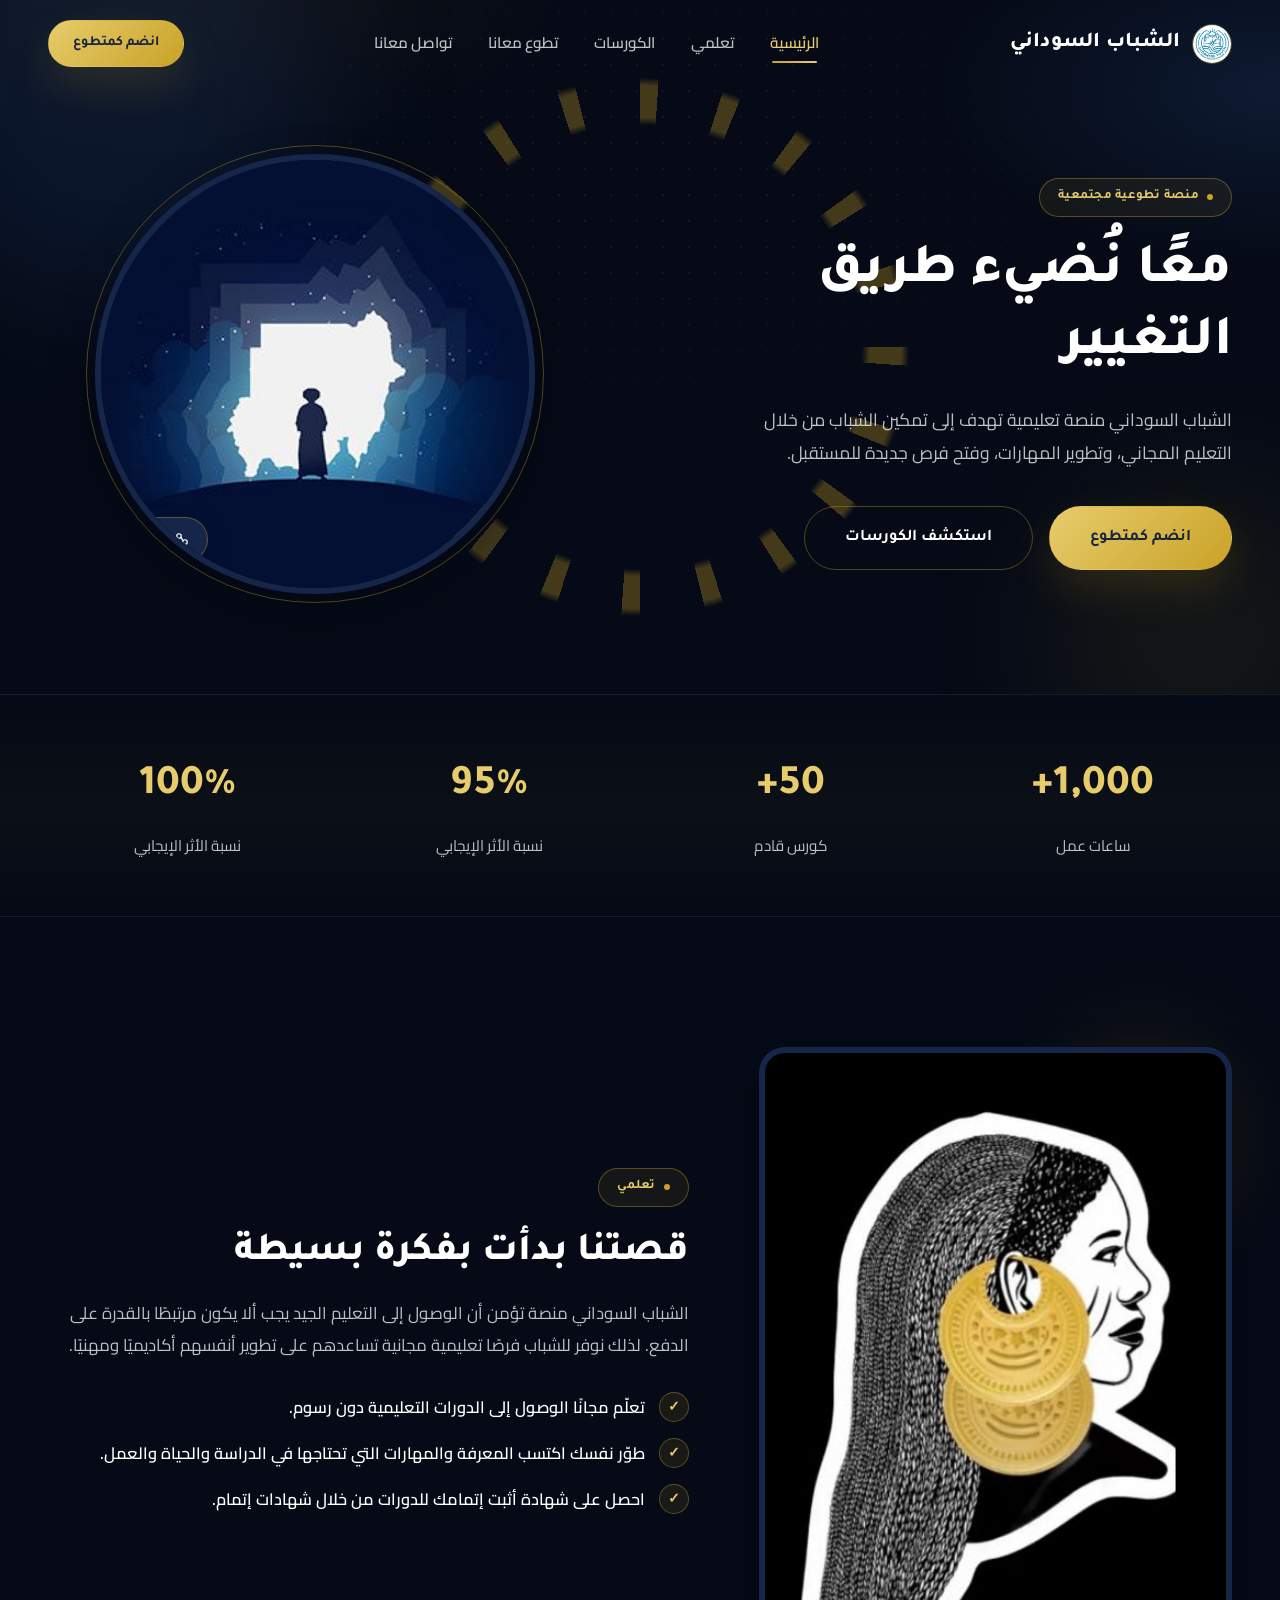
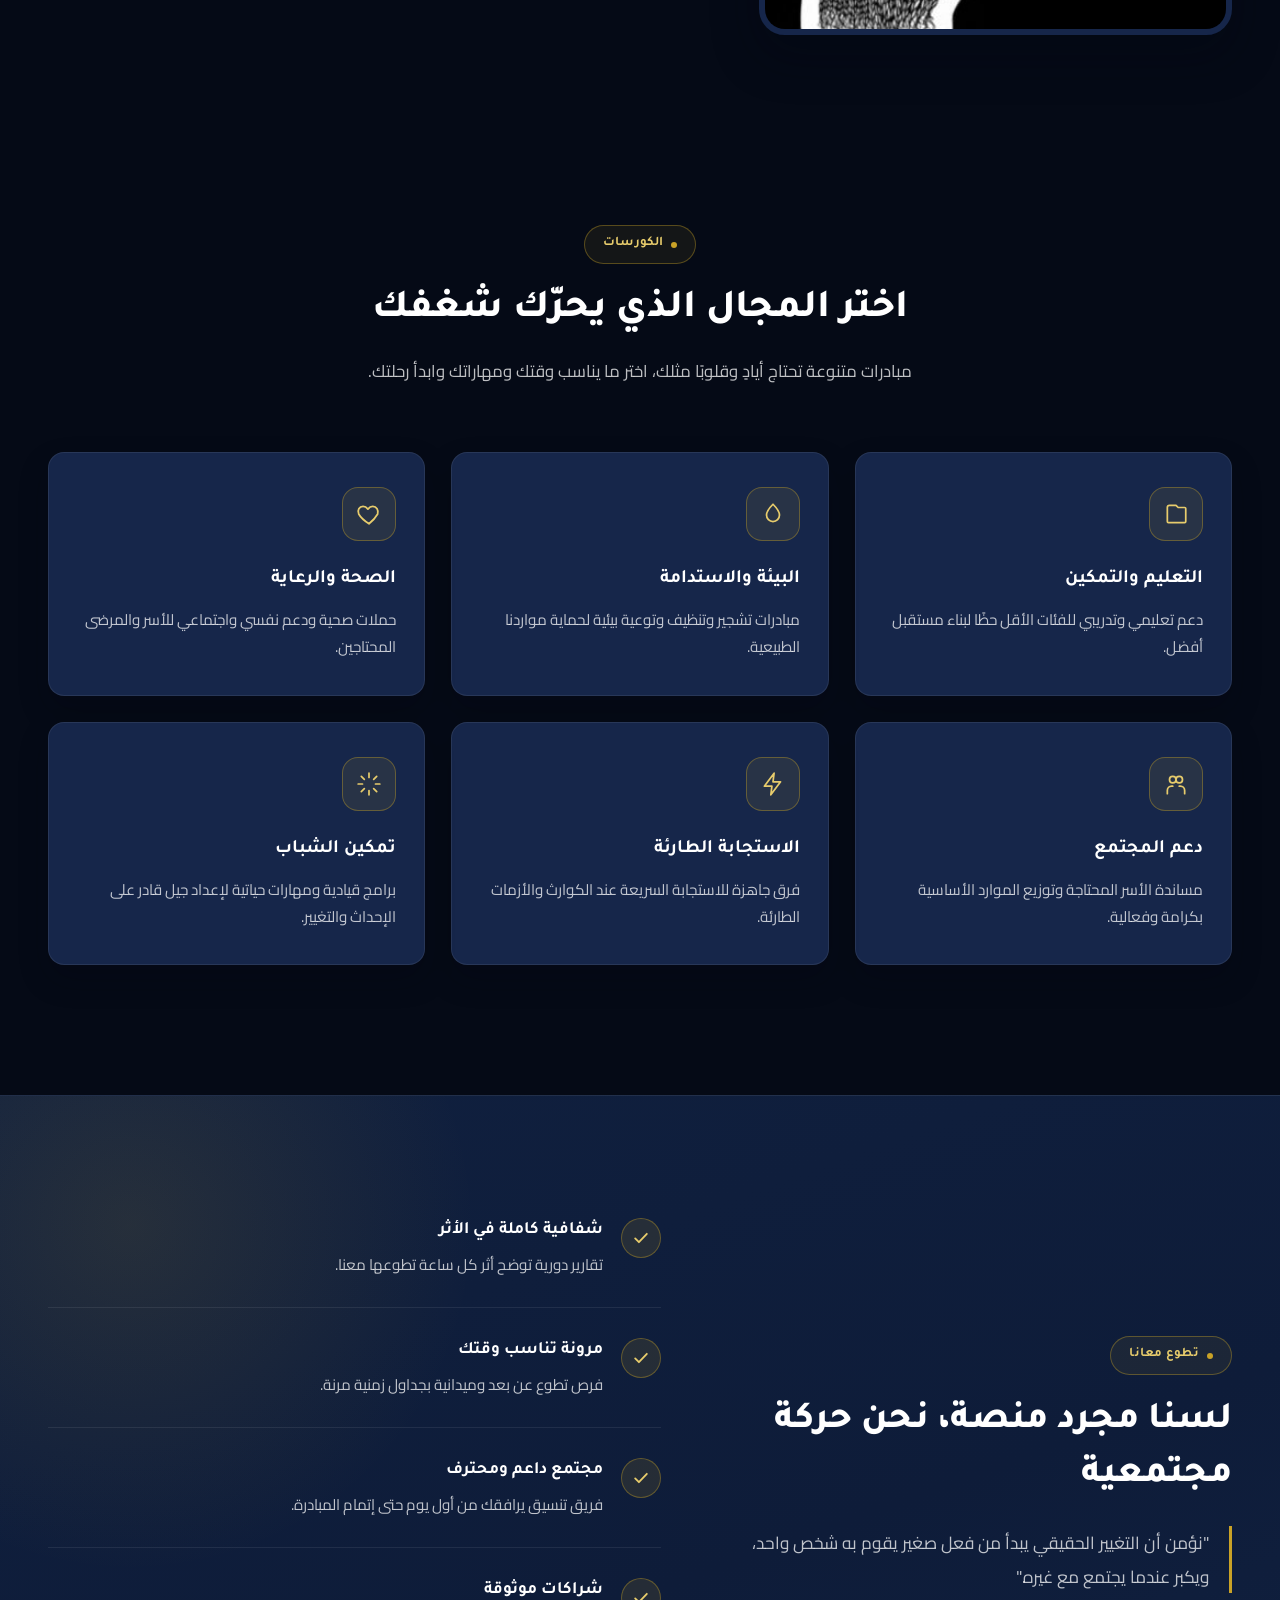
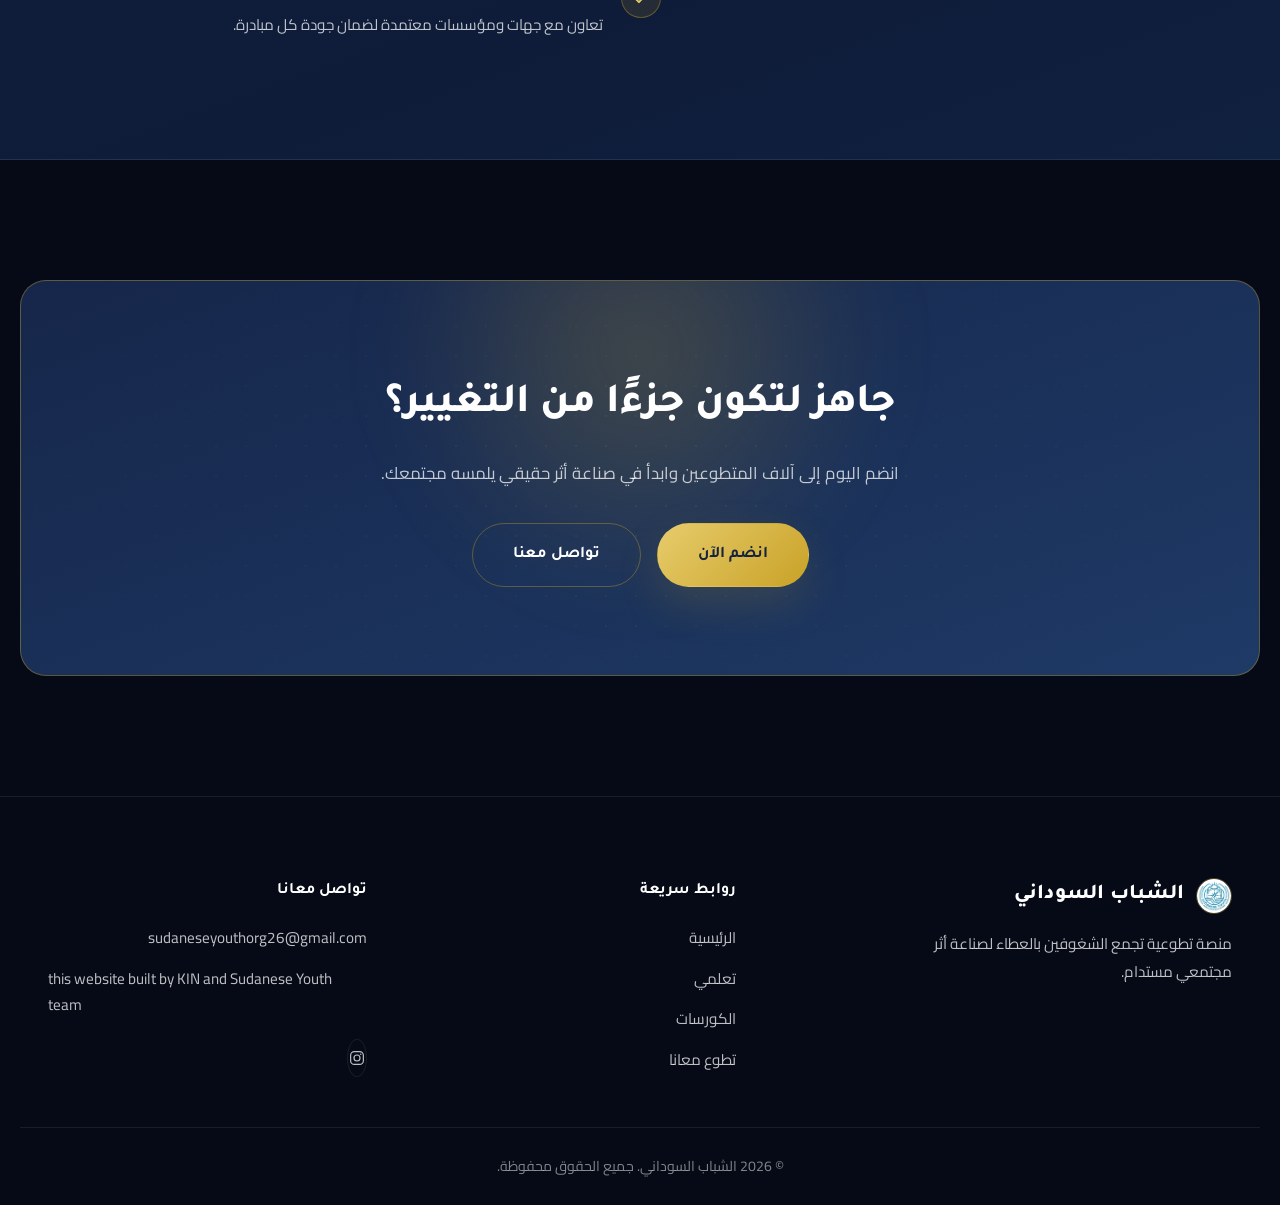
==== commit 501b9c86: "Update greeting message from 'Hello' to 'Goodbye'" ====
--- a/index.html
+++ b/index.html
@@ -46,11 +46,6 @@
     </nav>
 
     <div class="navbar-actions">
-      <button class="lang-toggle" id="langToggle" aria-label="تغيير اللغة">
-        <span class="lang-option active" data-lang-option="ar">AR</span>
-        <span class="lang-sep">⇄</span>
-        <span class="lang-option" data-lang-option="en">EN</span>
-      </button>
       <a href="volnteer.html" class="btn btn-primary btn-nav" data-i18n="navCta">انضم كمتطوع</a>
       <button class="menu-toggle" id="menuToggle" aria-label="فتح القائمة" aria-expanded="false">
         <span></span><span></span><span></span>
@@ -323,4 +318,4 @@
 
 <script src="script.js"></script>
 </body>
-</html>+</html>
